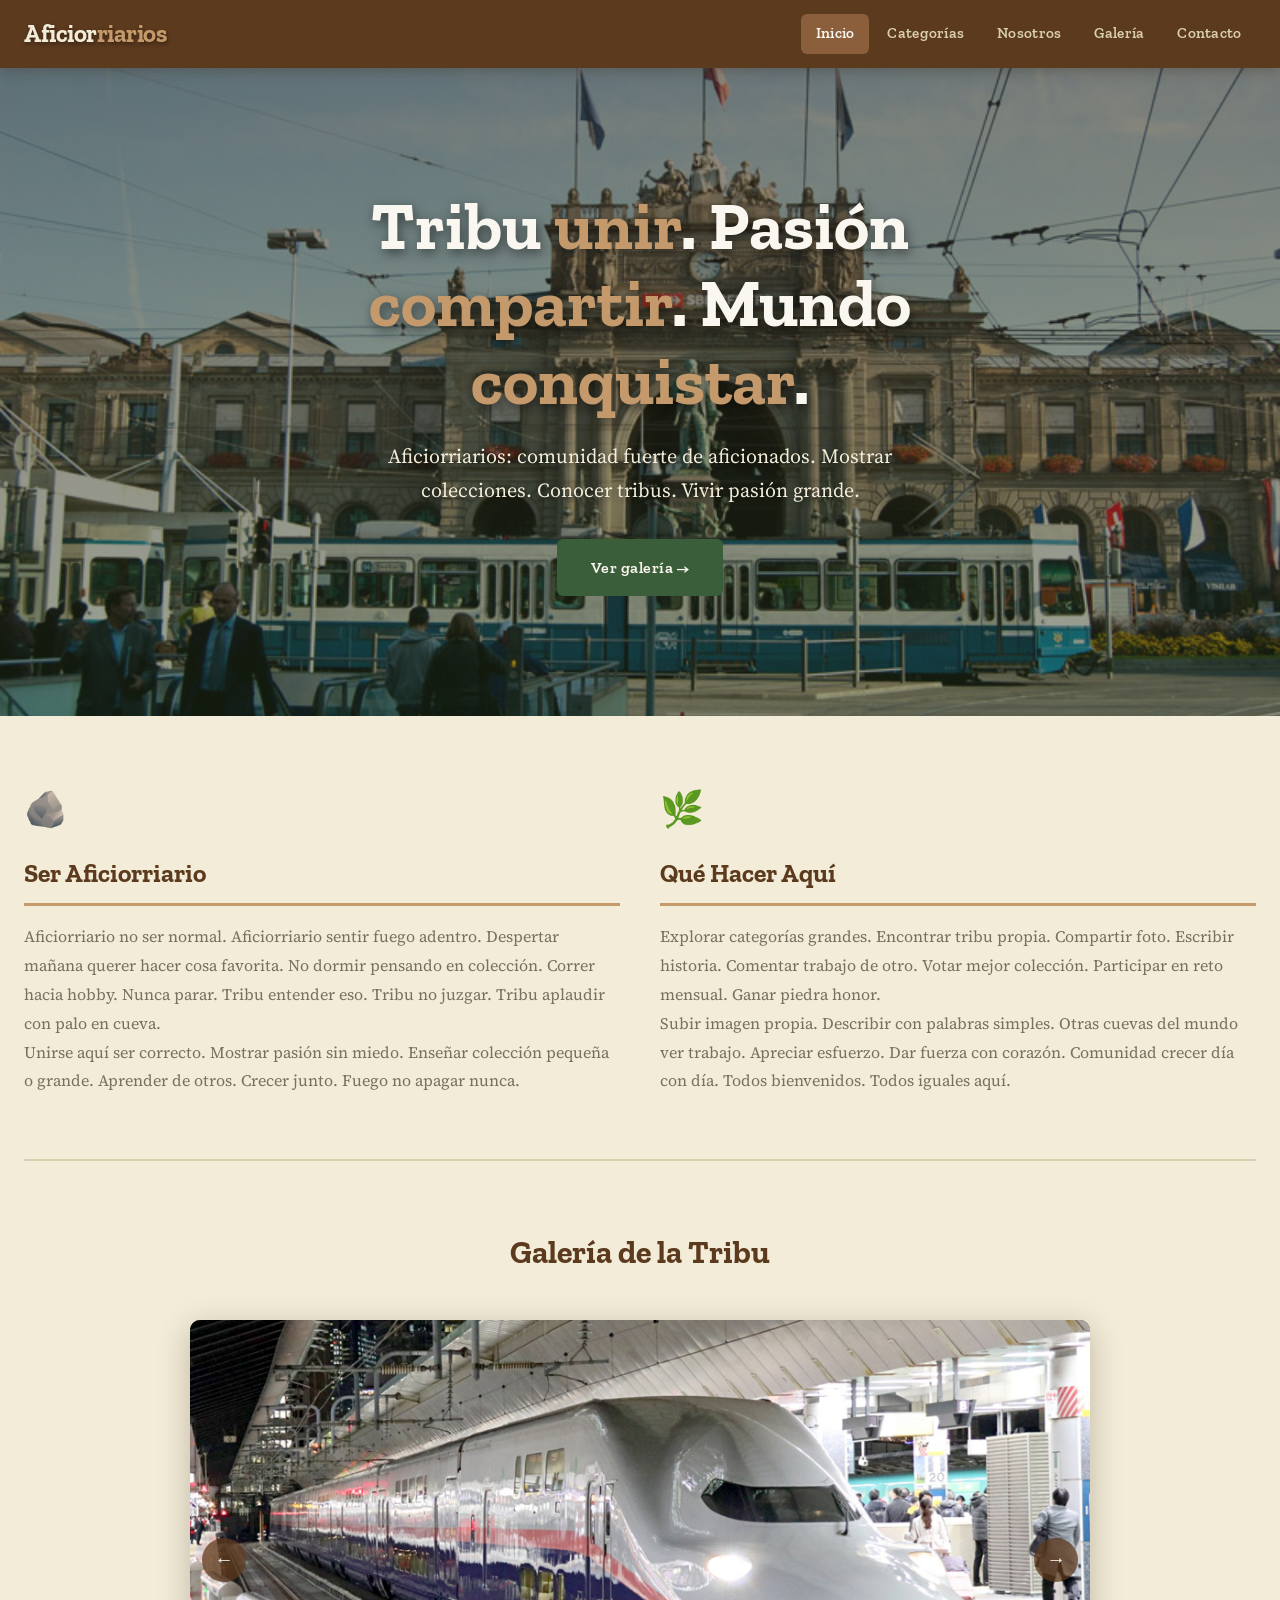
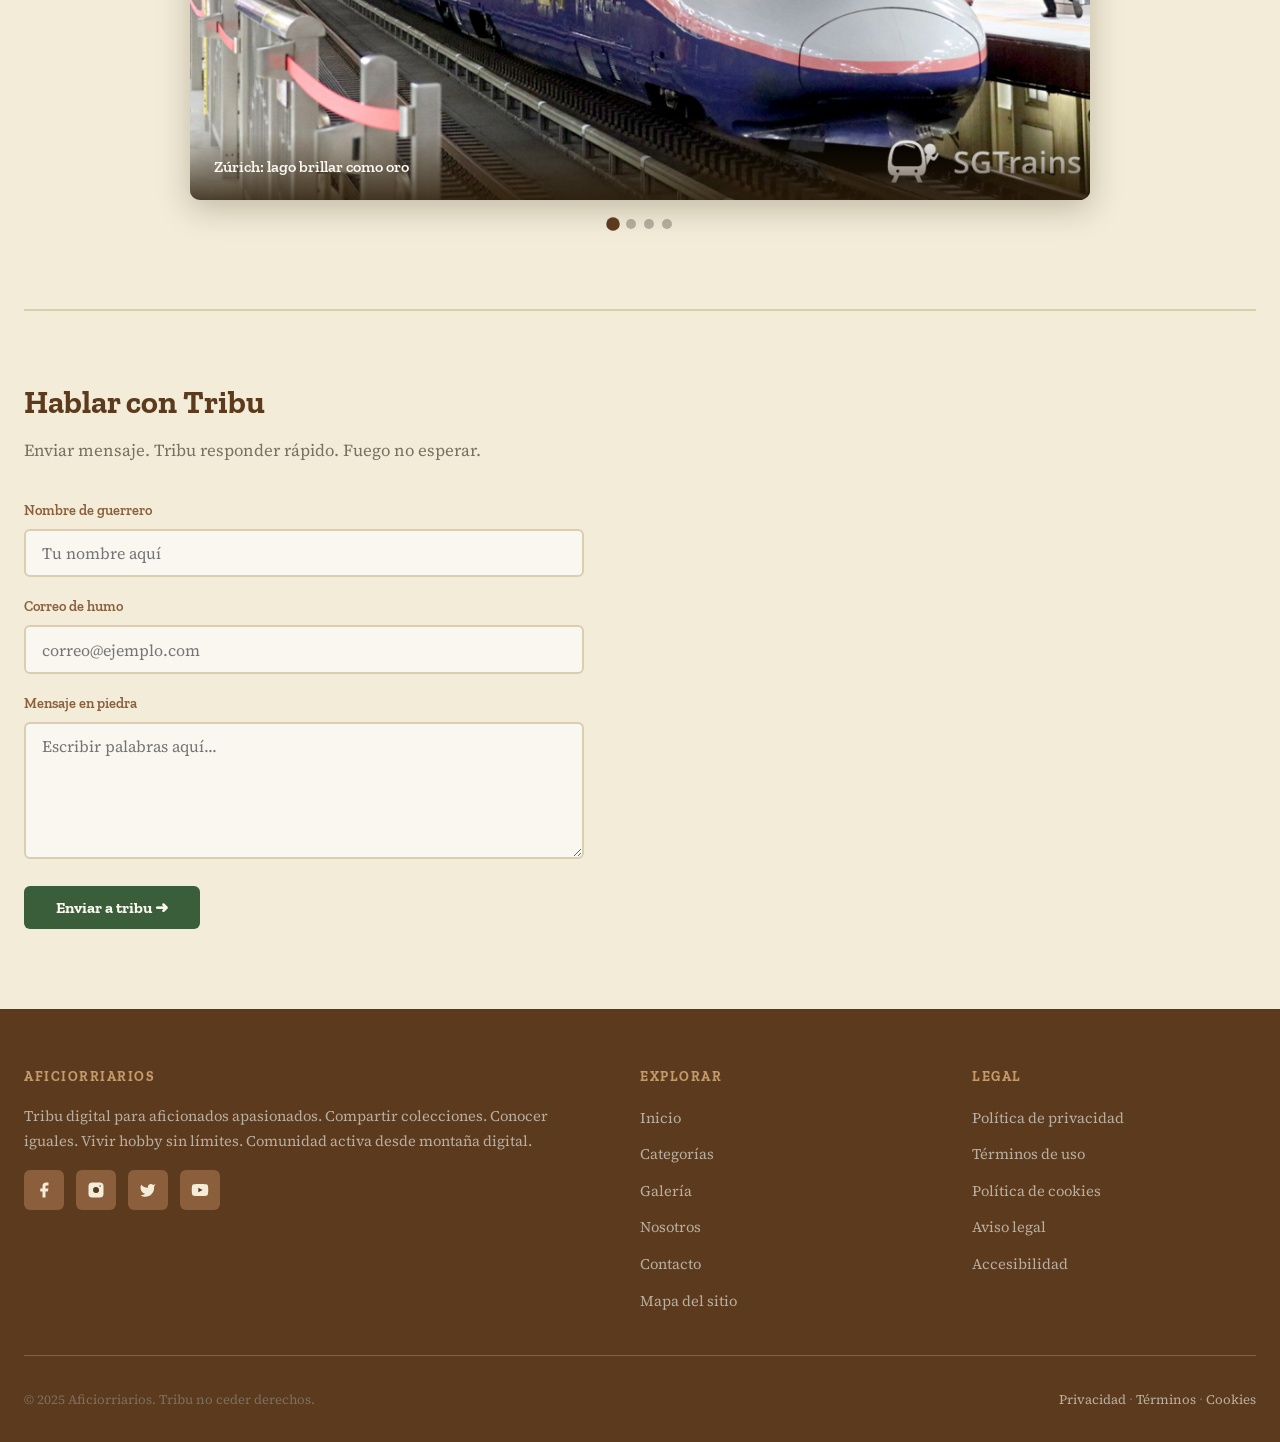
==== index.html @ bda72337 "Inicio de una pagina que necesito para progra IV Se utilizó claude para ello." ====
<!DOCTYPE html>
<html lang="es">
<head>
  <!-- Meta SEO cavernícola pero funcional -->
  <meta charset="UTF-8">
  <meta name="viewport" content="width=device-width, initial-scale=1.0">
  <meta name="description" content="Aficiorriarios: tribu de aficionados fuertes. Compartir pasiones. Ver galería. Unirse comunidad.">
  <meta name="keywords" content="aficionados, comunidad, galería, hobbies, tribu, aficiorriarios">
  <meta name="author" content="Aficiorriarios">
  <meta property="og:title" content="Aficiorriarios - Tribu de Apasionados">
  <meta property="og:description" content="Compartir pasiones. Ver galería. Unirse comunidad fuerte.">
  <meta property="og:type" content="website">
  <meta property="og:url" content="https://aficiorriarios.com">
  <title>Aficiorriarios - Tribu de Apasionados</title>

  <!-- Google Fonts: Zilla Slab (display robusto) + Source Serif 4 (cuerpo legible) -->
  <link rel="preconnect" href="https://fonts.googleapis.com">
  <link rel="preconnect" href="https://fonts.gstatic.com" crossorigin>
  <link href="https://fonts.googleapis.com/css2?family=Zilla+Slab:wght@400;600;700&family=Source+Serif+4:ital,wght@0,300;0,400;0,600;1,400&display=swap" rel="stylesheet">
  <link rel="stylesheet" href="estilos/style.css">
</head>
<body>
  <!-- ════════════════════════════════
       CABECERA: Barra navegación
       ════════════════════════════════ -->
  <header class="cabecera" role="banner">
    <div class="cab-interior">

      <!-- Logo -->
      <a href="/" class="logo" aria-label="Aficiorriarios - Ir al inicio">
        Aficior<span>riarios</span>
      </a>

      <!-- Navegación escritorio (aria-label obligatorio WCAG) -->
      <nav class="nav-escritorio" aria-label="Navegación principal">
        <ul class="nav-links" role="list">
          <li><a href="#inicio"      aria-current="page">Inicio</a></li>
          <li><a href="#categorias">Categorías</a></li>
          <li><a href="#nosotros">Nosotros</a></li>
          <li><a href="#galeria">Galería</a></li>
          <li><a href="#contacto">Contacto</a></li>
        </ul>
      </nav>

      <!-- Hamburguesa: solo visible en tablet/móvil -->
      <button
        class="btn-menu"
        id="btnMenu"
        aria-expanded="false"
        aria-controls="navMovil"
        aria-label="Abrir menú de navegación"
      >
        <span class="barra" aria-hidden="true"></span>
        <span class="barra" aria-hidden="true"></span>
        <span class="barra" aria-hidden="true"></span>
      </button>
    </div>

    <!-- Menú móvil desplegable -->
    <nav
      class="nav-movil"
      id="navMovil"
      aria-label="Menú móvil"
      aria-hidden="true"
    >
      <a href="#inicio"      tabindex="-1">Inicio</a>
      <a href="#categorias"  tabindex="-1">Categorías</a>
      <a href="#galeria"     tabindex="-1">Galería</a>
      <a href="#nosotros"    tabindex="-1">Nosotros</a>
      <a href="#contacto"    tabindex="-1">Contacto</a>
    </nav>
  </header>

  <!-- ════════════════════════════════
       HERO: H1 + imagen Zurich
       ════════════════════════════════ -->
  <section class="hero" id="inicio" aria-label="Portada principal">
    <div class="hero-contenido">
      <h1>Tribu <em>unir</em>. Pasión <em>compartir</em>. Mundo <em>conquistar</em>.</h1>
      <p>
        Aficiorriarios: comunidad fuerte de aficionados. Mostrar colecciones. Conocer tribus. Vivir pasión grande.
      </p>
      <a href="#galeria" class="hero-cta" aria-label="Ver galería de Aficiorriarios">
        Ver galería →
      </a>
    </div>
  </section>

  <!-- ════════════════════════════════
       MAIN: Contenido
       ════════════════════════════════ -->
  <main id="contenido-principal">

    <!-- Dos párrafos lado a lado (flex) -->
    <section class="dos-columnas" id="nosotros" aria-labelledby="titulo-nosotros">

      <article class="columna" data-icono="🪨" aria-labelledby="titulo-ser">
        <h2 id="titulo-ser">Ser Aficiorriario</h2>
        <p>
          Aficiorriario no ser normal. Aficiorriario sentir fuego adentro. Despertar mañana querer hacer cosa favorita. No dormir pensando en colección. Correr hacia hobby. Nunca parar. Tribu entender eso. Tribu no juzgar. Tribu aplaudir con palo en cueva.
        </p>
        <p>
          Unirse aquí ser correcto. Mostrar pasión sin miedo. Enseñar colección pequeña o grande. Aprender de otros. Crecer junto. Fuego no apagar nunca.
        </p>
      </article>

      <article class="columna" data-icono="🌿" aria-labelledby="titulo-hacer">
        <h2 id="titulo-hacer">Qué Hacer Aquí</h2>
        <p>
          Explorar categorías grandes. Encontrar tribu propia. Compartir foto. Escribir historia. Comentar trabajo de otro. Votar mejor colección. Participar en reto mensual. Ganar piedra honor.
        </p>
        <p>
          Subir imagen propia. Describir con palabras simples. Otras cuevas del mundo ver trabajo. Apreciar esfuerzo. Dar fuerza con corazón. Comunidad crecer día con día. Todos bienvenidos. Todos iguales aquí.
        </p>
      </article>
    </section>

    <!-- ════════════════════
         GALERÍA: Carrusel
         ════════════════════ -->
    <section class="galeria-seccion" id="galeria" aria-labelledby="titulo-galeria">
      <h2 id="titulo-galeria">Galería de la Tribu</h2>

      <!-- Carrusel accesible con role=region -->
      <div
        class="carrusel"
        role="region"
        aria-label="Carrusel de imágenes de la galería"
        aria-live="polite"
      >
        <!-- Pista deslizante: contiene slides -->
        <div class="carrusel-pista" id="carruselPista">

          <div class="slide" role="group" aria-label="Imagen 1 de 4">
            <!-- Imagen 1: usar imagen real o placeholder descriptivo -->
            <!-- <img
              src="https://picsum.photos/seed/zurich1/900/480"
              alt="Paisaje urbano de Zúrich con lago al fondo y montañas nevadas"
              loading="lazy"
            > -->
            <img src="imagenes/imagen1.jpg" alt="Un tren de alta velocidad en una estación en japon">
            <div class="slide-caption">Zúrich: lago brillar como oro</div>
          </div>

          <div class="slide" role="group" aria-label="Imagen 2 de 4">
            <!-- <img
              src="https://picsum.photos/seed/bosque2/900/480"
              alt="Bosque denso con rayos de luz entre árboles altos"
              loading="lazy"
            > -->
            <img src="imagenes/imagen2.jpg" alt="Tranvia moderno cruzando al lado de un parque boscozo">
            <div class="slide-caption">Bosque hablar en silencio</div>
          </div>

          <div class="slide" role="group" aria-label="Imagen 3 de 4">
            <!-- <img
              src="https://picsum.photos/seed/coleccion3/900/480"
              alt="Colección de objetos artesanales sobre mesa de madera"
              loading="lazy"
            > -->
            <img src="imagenes/imagen3.jpg" alt="Un tren de alta velocidad, pasando por los alpes suizos">
            <div class="slide-caption">Manos crear cosas hermosas</div>
          </div>

          <div class="slide" role="group" aria-label="Imagen 4 de 4">
            <!-- <img
              src="https://picsum.photos/seed/tribu4/900/480"
              alt="Grupo de personas reunidas celebrando afición compartida"
              loading="lazy"
            > -->
            <img src="imagenes/imagen4.jpg" alt="Dos trenes de alta velocidad en una estación">
            <div class="slide-caption">Tribu unida nunca vencer</div>
          </div>
        </div>

        <!-- Botones navegación manual -->
        <button class="carrusel-btn prev" id="btnPrev" aria-label="Imagen anterior">&#8592;</button>
        <button class="carrusel-btn next" id="btnNext" aria-label="Imagen siguiente">&#8594;</button>
      </div>

      <!-- Indicadores de slide activo -->
      <div class="carrusel-puntos" role="tablist" aria-label="Seleccionar imagen">
        <button class="punto activo" role="tab" aria-selected="true"  aria-label="Ver imagen 1" data-indice="0"></button>
        <button class="punto"        role="tab" aria-selected="false" aria-label="Ver imagen 2" data-indice="1"></button>
        <button class="punto"        role="tab" aria-selected="false" aria-label="Ver imagen 3" data-indice="2"></button>
        <button class="punto"        role="tab" aria-selected="false" aria-label="Ver imagen 4" data-indice="3"></button>
      </div>
    </section>

    <!-- ════════════════════
         CONTACTO
         ════════════════════ -->
    <section class="contacto-seccion" id="contacto" aria-labelledby="titulo-contacto">
      <h2 id="titulo-contacto">Hablar con Tribu</h2>
      <p>Enviar mensaje. Tribu responder rápido. Fuego no esperar.</p>

      <!-- Formulario: validación básica JS -->
      <form class="formulario" id="formContacto" novalidate aria-label="Formulario de contacto">

        <div class="campo" id="campoNombre">
          <label for="nombre">Nombre de guerrero</label>
          <input
            type="text"
            id="nombre"
            name="nombre"
            placeholder="Tu nombre aquí"
            aria-required="true"
            autocomplete="name"
          >
          <span class="error" role="alert">Escribir nombre. Obligatorio.</span>
        </div>

        <div class="campo" id="campoEmail">
          <label for="email">Correo de humo</label>
          <input
            type="email"
            id="email"
            name="email"
            placeholder="correo@ejemplo.com"
            aria-required="true"
            autocomplete="email"
          >
          <span class="error" role="alert">Correo no válido. Revisar.</span>
        </div>

        <div class="campo" id="campoMensaje">
          <label for="mensaje">Mensaje en piedra</label>
          <textarea
            id="mensaje"
            name="mensaje"
            placeholder="Escribir palabras aquí..."
            aria-required="true"
            rows="5"
          ></textarea>
          <span class="error" role="alert">Escribenos un mensaje de cual es ti lista de mejores trenes...<span>
        </div>

        <button type="submit" class="btn-enviar">Enviar a tribu ➜</button>
        <div class="form-exito" id="formExito" role="status" aria-live="polite">
          🪨 Mensaje llegar. Tribu responder pronto.
        </div>
      </form>
    </section>

  </main>

  <!-- ════════════════════════════════
       FOOTER
       ════════════════════════════════ -->
  <footer class="footer" role="contentinfo">
    <div class="footer-interior">

      <!-- Columna: Sobre nosotros + redes -->
      <div class="footer-about">
        <h3>Aficiorriarios</h3>
        <p>
          Tribu digital para aficionados apasionados. Compartir colecciones. Conocer iguales. Vivir hobby sin límites. Comunidad activa desde montaña digital.
        </p>
        <!-- Redes sociales con SVG accesibles -->
        <div class="redes" role="list" aria-label="Redes sociales">

          <a href="#" class="red-link" role="listitem" aria-label="Seguir en Facebook">
            <!-- Icono Facebook SVG inline -->
            <svg viewBox="0 0 24 24" aria-hidden="true"><path d="M18 2h-3a5 5 0 00-5 5v3H7v4h3v8h4v-8h3l1-4h-4V7a1 1 0 011-1h3z"/></svg>
          </a>

          <a href="#" class="red-link" role="listitem" aria-label="Seguir en Instagram">
            <svg viewBox="0 0 24 24" aria-hidden="true"><rect x="2" y="2" width="20" height="20" rx="5" ry="5"/><path d="M16 11.37A4 4 0 1112.63 8 4 4 0 0116 11.37z" fill="var(--marrón)"/><line x1="17.5" y1="6.5" x2="17.51" y2="6.5" stroke="var(--marrón)" stroke-width="2" stroke-linecap="round"/></svg>
          </a>

          <a href="#" class="red-link" role="listitem" aria-label="Seguir en X (Twitter)">
            <svg viewBox="0 0 24 24" aria-hidden="true"><path d="M22 4s-.7 2.1-2 3.4c1.6 10-9.4 17.3-18 11.6 2.2.1 4.4-.6 6-2C3 15.5.5 9.6 3 5c2.2 2.6 5.6 4.1 9 4-.9-4.2 4-6.6 7-3.8 1.1 0 3-1.2 3-1.2z"/></svg>
          </a>

          <a href="#" class="red-link" role="listitem" aria-label="Seguir en YouTube">
            <svg viewBox="0 0 24 24" aria-hidden="true"><path d="M22.54 6.42a2.78 2.78 0 00-1.95-1.96C18.88 4 12 4 12 4s-6.88 0-8.59.46a2.78 2.78 0 00-1.95 1.96A29 29 0 001 12a29 29 0 00.46 5.58A2.78 2.78 0 003.41 19.6C5.12 20 12 20 12 20s6.88 0 8.59-.46a2.78 2.78 0 001.95-1.95A29 29 0 0023 12a29 29 0 00-.46-5.58z"/><polygon points="9.75 15.02 15.5 12 9.75 8.98 9.75 15.02" fill="var(--marrón)"/></svg>
          </a>
        </div>
      </div>

      <!-- Columna: Links de navegación -->
      <nav aria-label="Navegación del pie de página">
        <h3>Explorar</h3>
        <ul class="footer-links" role="list">
          <li><a href="#inicio">Inicio</a></li>
          <li><a href="#categorias">Categorías</a></li>
          <li><a href="#galeria">Galería</a></li>
          <li><a href="#nosotros">Nosotros</a></li>
          <li><a href="#contacto">Contacto</a></li>
          <li><a href="#mapa">Mapa del sitio</a></li>
        </ul>
      </nav>

      <!-- Columna: Legales -->
      <div>
        <h3>Legal</h3>
        <ul class="footer-links" role="list">
          <li><a href="#">Política de privacidad</a></li>
          <li><a href="#">Términos de uso</a></li>
          <li><a href="#">Política de cookies</a></li>
          <li><a href="#">Aviso legal</a></li>
          <li><a href="#">Accesibilidad</a></li>
        </ul>
      </div>
    </div>

    <!-- Copyright -->
    <div class="footer-copy">
      <span>&copy; 2025 Aficiorriarios. Tribu no ceder derechos.</span>
      <span>
        <a href="#">Privacidad</a> · <a href="#">Términos</a> · <a href="#">Cookies</a>
      </span>
    </div>
  </footer>

  <!-- ════════════════════════════════
       JAVASCRIPT: Carrusel + Menú + Form
       ════════════════════════════════ -->
  <script src="funciones/script.js"></script>

</body>
</html>
---- estilos/style.css ----
/* ═══════════════════════════════════════
VARIABLES: Paleta natural cavernícola
═══════════════════════════════════════ */
:root {
--marrón:       #5C3A1E;
--marrón-claro: #8B5E3C;
--marrón-piel:  #C49A6C;
--verde:        #3B5E3A;
--verde-claro:  #6B8F4E;
--beige:        #F2ECD8;
--beige-oscuro: #D9CEAE;
--piedra:       #7A7060;
--piedra-clara: #B8AFA0;
--texto:        #2A1F0E;
--blanco-hueso: #FAF7F0;
--sombra:       rgba(44, 28, 8, 0.25);

--fuente-display: 'Zilla Slab', Georgia, serif;
--fuente-cuerpo:  'Source Serif 4', Georgia, serif;

--radio:   6px;
--trans:   0.35s ease;
--ancho:   1280px;
}

/* ═══════════════════════════════════════
RESET y BASE
═══════════════════════════════════════ */
*, *::before, *::after {
box-sizing: border-box;
margin: 0;
padding: 0;
}

html {
scroll-behavior: smooth;
}

body {
font-family: var(--fuente-cuerpo);
font-size: 1.05rem;
color: var(--texto);
background: var(--beige);
line-height: 1.7;
}

/* Foco visible para teclado (WCAG AA) */
:focus-visible {
outline: 3px solid var(--verde);
outline-offset: 3px;
border-radius: var(--radio);
}

img {
display: block;
max-width: 100%;
height: auto;
}

a {
color: inherit;
text-decoration: none;
}

/* ═══════════════════════════════════════
CABECERA + NAVEGACIÓN
═══════════════════════════════════════ */
.cabecera {
position: sticky;
top: 0;
z-index: 100;
background: var(--marrón);
box-shadow: 0 3px 12px var(--sombra);
}

.cab-interior {
max-width: var(--ancho);
margin: 0 auto;
padding: 0 1.5rem;
display: flex;
align-items: center;
justify-content: space-between;
height: 68px;
}

/* Logo cavernícola: texto tallado en madera */
.logo {
font-family: var(--fuente-display);
font-size: 1.55rem;
font-weight: 700;
color: var(--beige);
letter-spacing: -0.5px;
text-shadow: 1px 2px 4px rgba(0,0,0,0.4);
}

.logo span {
color: var(--marrón-piel);
}

/* Navegación escritorio */
.nav-links {
display: flex;
list-style: none;
gap: 0.25rem;
}

.nav-links a {
display: block;
padding: 0.45rem 0.9rem;
font-family: var(--fuente-display);
font-size: 0.95rem;
font-weight: 600;
color: var(--beige-oscuro);
border-radius: var(--radio);
letter-spacing: 0.3px;
transition: background var(--trans), color var(--trans);
}

.nav-links a:hover,
.nav-links a[aria-current="page"] {
background: var(--marrón-claro);
color: var(--blanco-hueso);
}

/* Botón hamburguesa (oculto en escritorio) */
.btn-menu {
display: none;
flex-direction: column;
justify-content: center;
gap: 5px;
width: 44px;
height: 44px;
padding: 8px;
background: none;
border: 2px solid var(--marrón-piel);
border-radius: var(--radio);
cursor: pointer;
}

.btn-menu .barra {
display: block;
width: 100%;
height: 2px;
background: var(--beige);
border-radius: 2px;
transition: transform 0.4s ease, opacity 0.3s ease;
transform-origin: center;
}

/* Animación X al abrir menú */
.btn-menu[aria-expanded="true"] .barra:nth-child(1) {
transform: translateY(7px) rotate(45deg);
}
.btn-menu[aria-expanded="true"] .barra:nth-child(2) {
opacity: 0;
transform: scaleX(0);
}
.btn-menu[aria-expanded="true"] .barra:nth-child(3) {
transform: translateY(-7px) rotate(-45deg);
}

/* Menú móvil desplegable */
.nav-movil {
display: none;
flex-direction: column;
background: var(--marrón);
padding: 0;
max-height: 0;
overflow: hidden;
transition: max-height 0.45s ease, padding 0.35s ease;
}

.nav-movil.abierto {
max-height: 400px;
padding: 0.75rem 0 1rem;
}

.nav-movil a {
display: block;
padding: 0.7rem 1.75rem;
font-family: var(--fuente-display);
font-size: 1rem;
font-weight: 600;
color: var(--beige-oscuro);
border-left: 3px solid transparent;
transition: border-color var(--trans), color var(--trans), background var(--trans);
}

.nav-movil a:hover {
background: var(--marrón-claro);
color: var(--blanco-hueso);
border-left-color: var(--marrón-piel);
}

/* ═══════════════════════════════════════
HERO: H1 + imagen Zurich
═══════════════════════════════════════ */
.hero {
position: relative;
min-height: 72vh;
display: flex;
align-items: center;
justify-content: center;
text-align: center;
padding: 4rem 1.5rem;
overflow: hidden;

/* Imagen de fondo Zurich */
background:
    linear-gradient(to bottom, rgba(44,28,8,0.55) 0%, rgba(30,50,20,0.45) 100%),
    url('../imagenes/zurich_HB.jpg') center / cover no-repeat;
}

/* Textura granulada encima del hero */
.hero::after {
content: '';
position: absolute;
inset: 0;
background-image: url("data:image/svg+xml,%3Csvg xmlns='http://www.w3.org/2000/svg' width='200' height='200'%3E%3Cfilter id='n'%3E%3CfeTurbulence type='fractalNoise' baseFrequency='0.75' numOctaves='4' stitchTiles='stitch'/%3E%3C/filter%3E%3Crect width='200' height='200' filter='url(%23n)' opacity='0.04'/%3E%3C/svg%3E");
pointer-events: none;
}

.hero-contenido {
position: relative;
z-index: 1;
max-width: 820px;
}

.hero h1 {
font-family: var(--fuente-display);
font-size: clamp(2.2rem, 6vw, 4.2rem);
font-weight: 700;
color: var(--blanco-hueso);
line-height: 1.15;
text-shadow: 2px 4px 12px rgba(0,0,0,0.5);
margin-bottom: 1.2rem;
}

.hero h1 em {
font-style: normal;
color: var(--marrón-piel);
}

.hero p {
font-size: clamp(1rem, 2.2vw, 1.25rem);
color: var(--beige);
max-width: 560px;
margin: 0 auto 2rem;
text-shadow: 1px 2px 6px rgba(0,0,0,0.4);
}

.hero-cta {
display: inline-block;
padding: 0.8rem 2rem;
background: var(--verde);
color: var(--blanco-hueso);
font-family: var(--fuente-display);
font-size: 1rem;
font-weight: 600;
border-radius: var(--radio);
letter-spacing: 0.5px;
border: 2px solid transparent;
transition: background var(--trans), border-color var(--trans), transform 0.2s;
}

.hero-cta:hover {
background: var(--verde-claro);
transform: translateY(-2px);
}

/* ═══════════════════════════════════════
MAIN: Contenido principal
═══════════════════════════════════════ */
main {
max-width: var(--ancho);
margin: 0 auto;
padding: 0 1.5rem;
}

/* Sección párrafos lado a lado (flex) */
.dos-columnas {
display: flex;
gap: 2.5rem;
padding: 4rem 0;
border-bottom: 2px solid var(--beige-oscuro);
}

.columna {
flex: 1;
}

.columna h2 {
font-family: var(--fuente-display);
font-size: 1.6rem;
font-weight: 700;
color: var(--marrón);
margin-bottom: 1rem;
padding-bottom: 0.5rem;
border-bottom: 3px solid var(--marrón-piel);
}

.columna p {
color: var(--piedra);
font-size: 1rem;
line-height: 1.8;
}

/* Icono decorativo cavernícola */
.columna::before {
content: attr(data-icono);
display: block;
font-size: 2.2rem;
margin-bottom: 0.75rem;
}

/* ═══════════════════════════════════════
GALERÍA: Carrusel automático
═══════════════════════════════════════ */
.galeria-seccion {
padding: 4rem 0 5rem;
}

.galeria-seccion h2 {
font-family: var(--fuente-display);
font-size: 2rem;
font-weight: 700;
color: var(--marrón);
text-align: center;
margin-bottom: 2.5rem;
}

/* Contenedor carrusel */
.carrusel {
position: relative;
max-width: 900px;
margin: 0 auto;
border-radius: 10px;
overflow: hidden;
box-shadow: 0 8px 32px var(--sombra);
background: var(--marrón);
}

/* Lista de slides */
.carrusel-pista {
display: flex;
transition: transform 0.65s cubic-bezier(0.4, 0, 0.2, 1);
}

.slide {
min-width: 100%;
position: relative;
}

.slide img {
width: 100%;
height: 480px;
object-fit: cover;
display: block;
}

/* Caption del slide */
.slide-caption {
position: absolute;
bottom: 0;
left: 0;
right: 0;
padding: 1.2rem 1.5rem;
background: linear-gradient(transparent, rgba(44,28,8,0.82));
color: var(--blanco-hueso);
font-family: var(--fuente-display);
font-size: 1rem;
font-weight: 600;
}

/* Botones prev/next */
.carrusel-btn {
position: absolute;
top: 50%;
transform: translateY(-50%);
z-index: 10;
width: 44px;
height: 44px;
background: rgba(92,58,30,0.75);
border: none;
border-radius: 50%;
color: var(--blanco-hueso);
font-size: 1.2rem;
cursor: pointer;
display: flex;
align-items: center;
justify-content: center;
transition: background var(--trans), transform 0.2s;
}

.carrusel-btn:hover { background: var(--marrón); transform: translateY(-50%) scale(1.1); }
.carrusel-btn.prev { left: 12px; }
.carrusel-btn.next { right: 12px; }

/* Indicadores puntos */
.carrusel-puntos {
display: flex;
justify-content: center;
gap: 8px;
margin-top: 1.2rem;
}

.punto {
width: 10px;
height: 10px;
background: var(--piedra-clara);
border-radius: 50%;
border: none;
cursor: pointer;
transition: background var(--trans), transform 0.2s;
}

.punto.activo {
background: var(--marrón);
transform: scale(1.35);
}

/* ═══════════════════════════════════════
FORMULARIO CONTACTO (bajo galería)
═══════════════════════════════════════ */
.contacto-seccion {
padding: 4rem 0 5rem;
border-top: 2px solid var(--beige-oscuro);
}

.contacto-seccion h2 {
font-family: var(--fuente-display);
font-size: 2rem;
font-weight: 700;
color: var(--marrón);
margin-bottom: 0.5rem;
}

.contacto-seccion > p {
color: var(--piedra);
margin-bottom: 2rem;
}

.formulario {
max-width: 560px;
display: flex;
flex-direction: column;
gap: 1.1rem;
}

.campo label {
display: block;
font-family: var(--fuente-display);
font-size: 0.9rem;
font-weight: 600;
color: var(--marrón-claro);
margin-bottom: 0.4rem;
}

.campo input,
.campo textarea {
width: 100%;
padding: 0.7rem 1rem;
font-family: var(--fuente-cuerpo);
font-size: 1rem;
color: var(--texto);
background: var(--blanco-hueso);
border: 2px solid var(--beige-oscuro);
border-radius: var(--radio);
transition: border-color var(--trans);
}

.campo input:focus,
.campo textarea:focus {
border-color: var(--verde);
outline: none;
}

/* Error de validación */
.campo .error {
display: none;
font-size: 0.82rem;
color: #8B2200;
margin-top: 0.35rem;
}

.campo.invalido .error { display: block; }
.campo.invalido input,
.campo.invalido textarea {
border-color: #8B2200;
}

.campo textarea { resize: vertical; min-height: 120px; }

.btn-enviar {
align-self: flex-start;
padding: 0.75rem 2rem;
background: var(--verde);
color: var(--blanco-hueso);
font-family: var(--fuente-display);
font-size: 1rem;
font-weight: 700;
border: none;
border-radius: var(--radio);
cursor: pointer;
transition: background var(--trans), transform 0.2s;
}

.btn-enviar:hover { background: var(--verde-claro); transform: translateY(-2px); }

.form-exito {
display: none;
padding: 1rem 1.5rem;
background: #DFF2D8;
border: 2px solid var(--verde-claro);
border-radius: var(--radio);
color: var(--verde);
font-family: var(--fuente-display);
font-weight: 600;
}

/* ═══════════════════════════════════════
FOOTER
═══════════════════════════════════════ */
.footer {
background: var(--marrón);
color: var(--beige-oscuro);
padding: 3.5rem 1.5rem 2rem;
}

.footer-interior {
max-width: var(--ancho);
margin: 0 auto;
display: grid;
grid-template-columns: 2fr 1fr 1fr;
gap: 3rem;
padding-bottom: 2.5rem;
border-bottom: 1px solid var(--marrón-claro);
}

.footer h3 {
font-family: var(--fuente-display);
font-size: 0.85rem;
font-weight: 700;
color: var(--marrón-piel);
letter-spacing: 1.5px;
text-transform: uppercase;
margin-bottom: 1rem;
}

.footer p {
font-size: 0.92rem;
line-height: 1.7;
color: var(--piedra-clara);
}

/* Links del footer */
.footer-links {
list-style: none;
display: flex;
flex-direction: column;
gap: 0.5rem;
}

.footer-links a {
font-size: 0.92rem;
color: var(--piedra-clara);
transition: color var(--trans);
}

.footer-links a:hover { color: var(--beige); }

/* Redes sociales: iconos SVG inline */
.redes {
display: flex;
gap: 0.75rem;
margin-top: 1rem;
flex-wrap: wrap;
}

.red-link {
display: flex;
align-items: center;
justify-content: center;
width: 40px;
height: 40px;
background: var(--marrón-claro);
border-radius: var(--radio);
color: var(--beige);
transition: background var(--trans), transform 0.2s;
}

.red-link:hover {
background: var(--verde);
transform: translateY(-3px);
}

.red-link svg {
width: 18px;
height: 18px;
fill: currentColor;
}

/* Copyright */
.footer-copy {
max-width: var(--ancho);
margin: 2rem auto 0;
display: flex;
align-items: center;
justify-content: space-between;
font-size: 0.82rem;
color: var(--piedra);
flex-wrap: wrap;
gap: 0.5rem;
}

.footer-copy a {
color: var(--piedra-clara);
transition: color var(--trans);
}

.footer-copy a:hover { color: var(--beige); }

/* ═══════════════════════════════════════
MEDIA QUERY 1: Móvil pequeño ≤479px
═══════════════════════════════════════ */
@media (max-width: 479px) {
/* Apilar columnas */
.dos-columnas {
    flex-direction: column;
    gap: 2rem;
    padding: 2.5rem 0;
}

/* Fuentes menores */
.hero h1 { font-size: 1.9rem; }
.hero p   { font-size: 0.95rem; }

.slide img { height: 240px; }

.footer-interior {
    grid-template-columns: 1fr;
    gap: 2rem;
}

.footer-copy {
    flex-direction: column;
    text-align: center;
}

.galeria-seccion h2,
.contacto-seccion h2 { font-size: 1.5rem; }
}

/* ═══════════════════════════════════════
MEDIA QUERY 2: Tablet ≤779px
Menú hamburguesa activo aquí
═══════════════════════════════════════ */
@media (max-width: 779px) {
/* Ocultar nav escritorio, mostrar hamburguesa */
.nav-escritorio { display: none; }
.btn-menu       { display: flex; }
.nav-movil      { display: flex; }

/* Reducir padding hero */
.hero { min-height: 55vh; padding: 3rem 1.25rem; }

/* Columnas apiladas en tablet */
.dos-columnas {
    flex-direction: column;
    gap: 1.75rem;
    padding: 3rem 0;
}

.footer-interior {
    grid-template-columns: 1fr 1fr;
    gap: 2rem;
}

/* Footer legales ocupa ancho completo */
.footer-about { grid-column: 1 / -1; }

.slide img { height: 340px; }

main { padding: 0 1rem; }
}

/* ═══════════════════════════════════════
MEDIA QUERY 3: Escritorio grande ≥1301px
Contenedor centrado, ancho máximo fijo
═══════════════════════════════════════ */
@media (min-width: 1301px) {
.cab-interior,
main,
.footer-interior,
.footer-copy {
    max-width: var(--ancho);
    margin-left: auto;
    margin-right: auto;
}

.hero h1 { font-size: 4.5rem; }
.dos-columnas { gap: 4rem; }

.slide img { height: 540px; }

body { font-size: 1.08rem; }
}
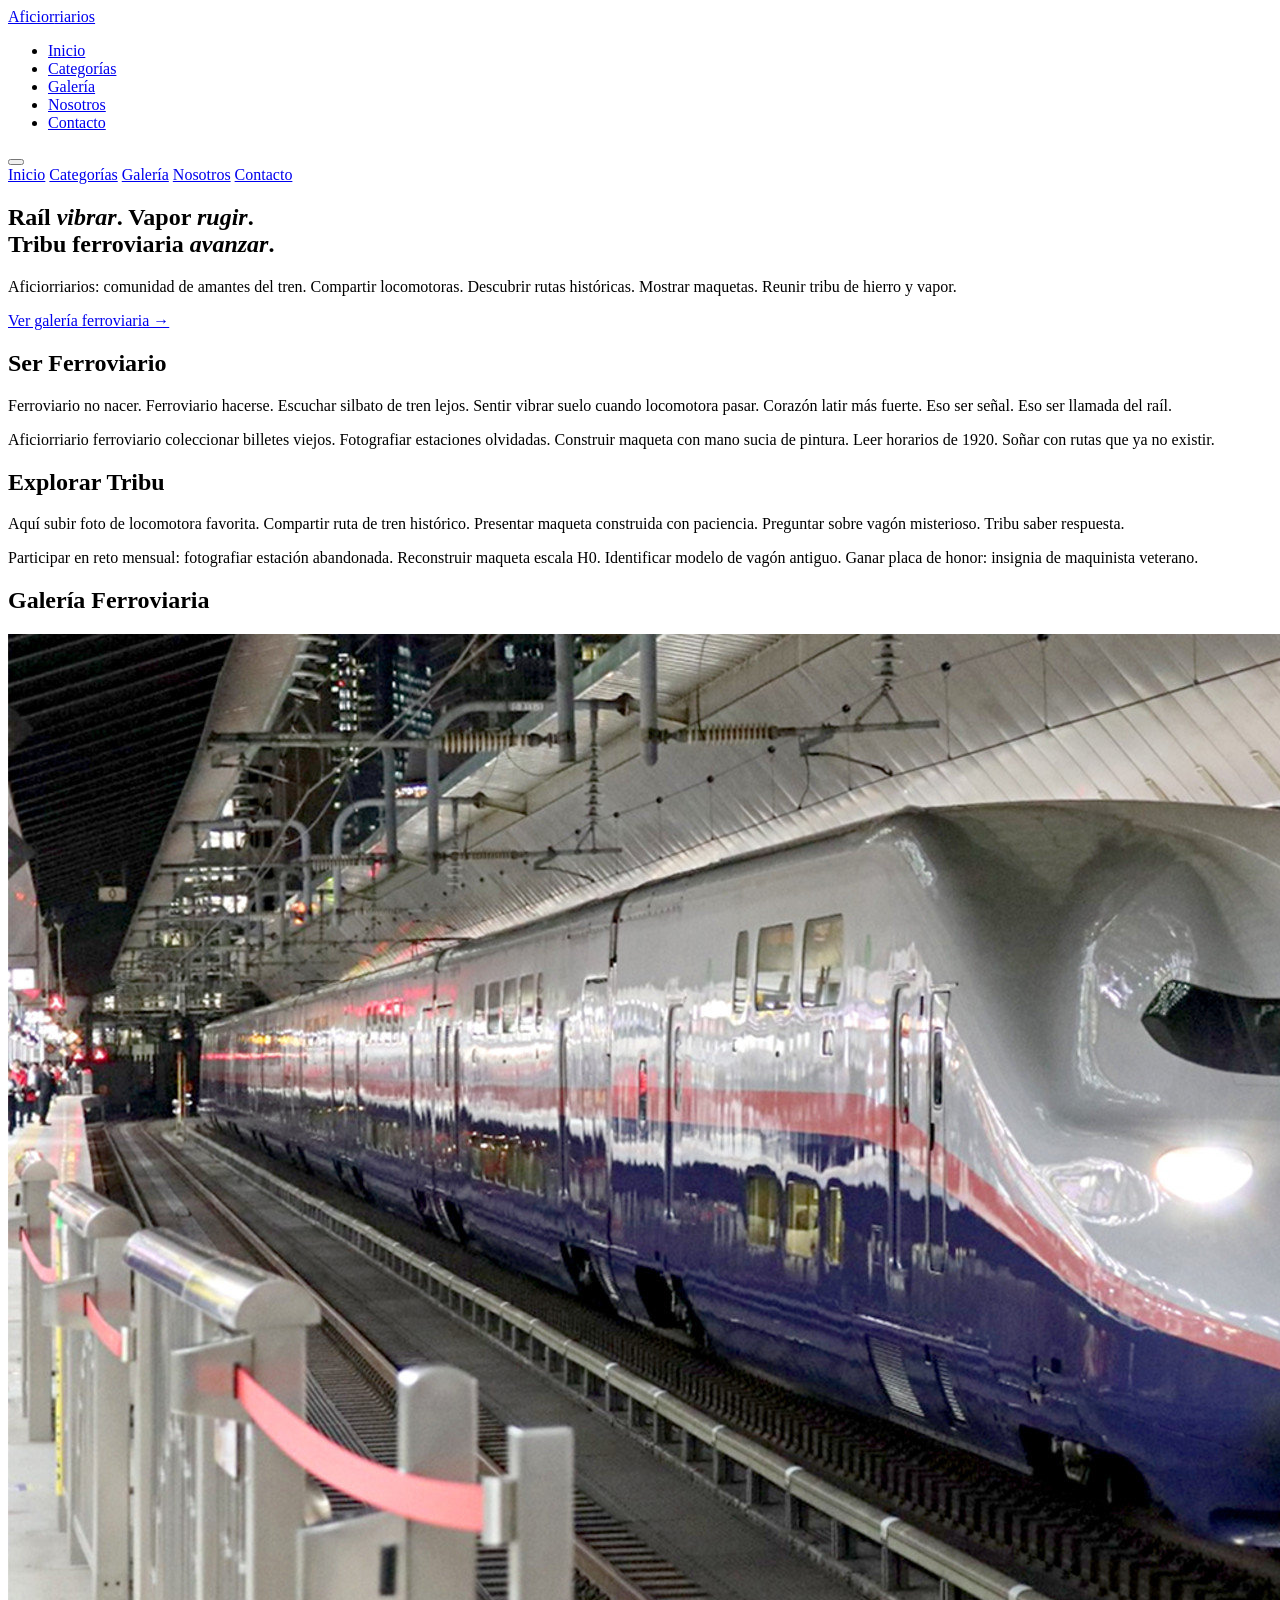
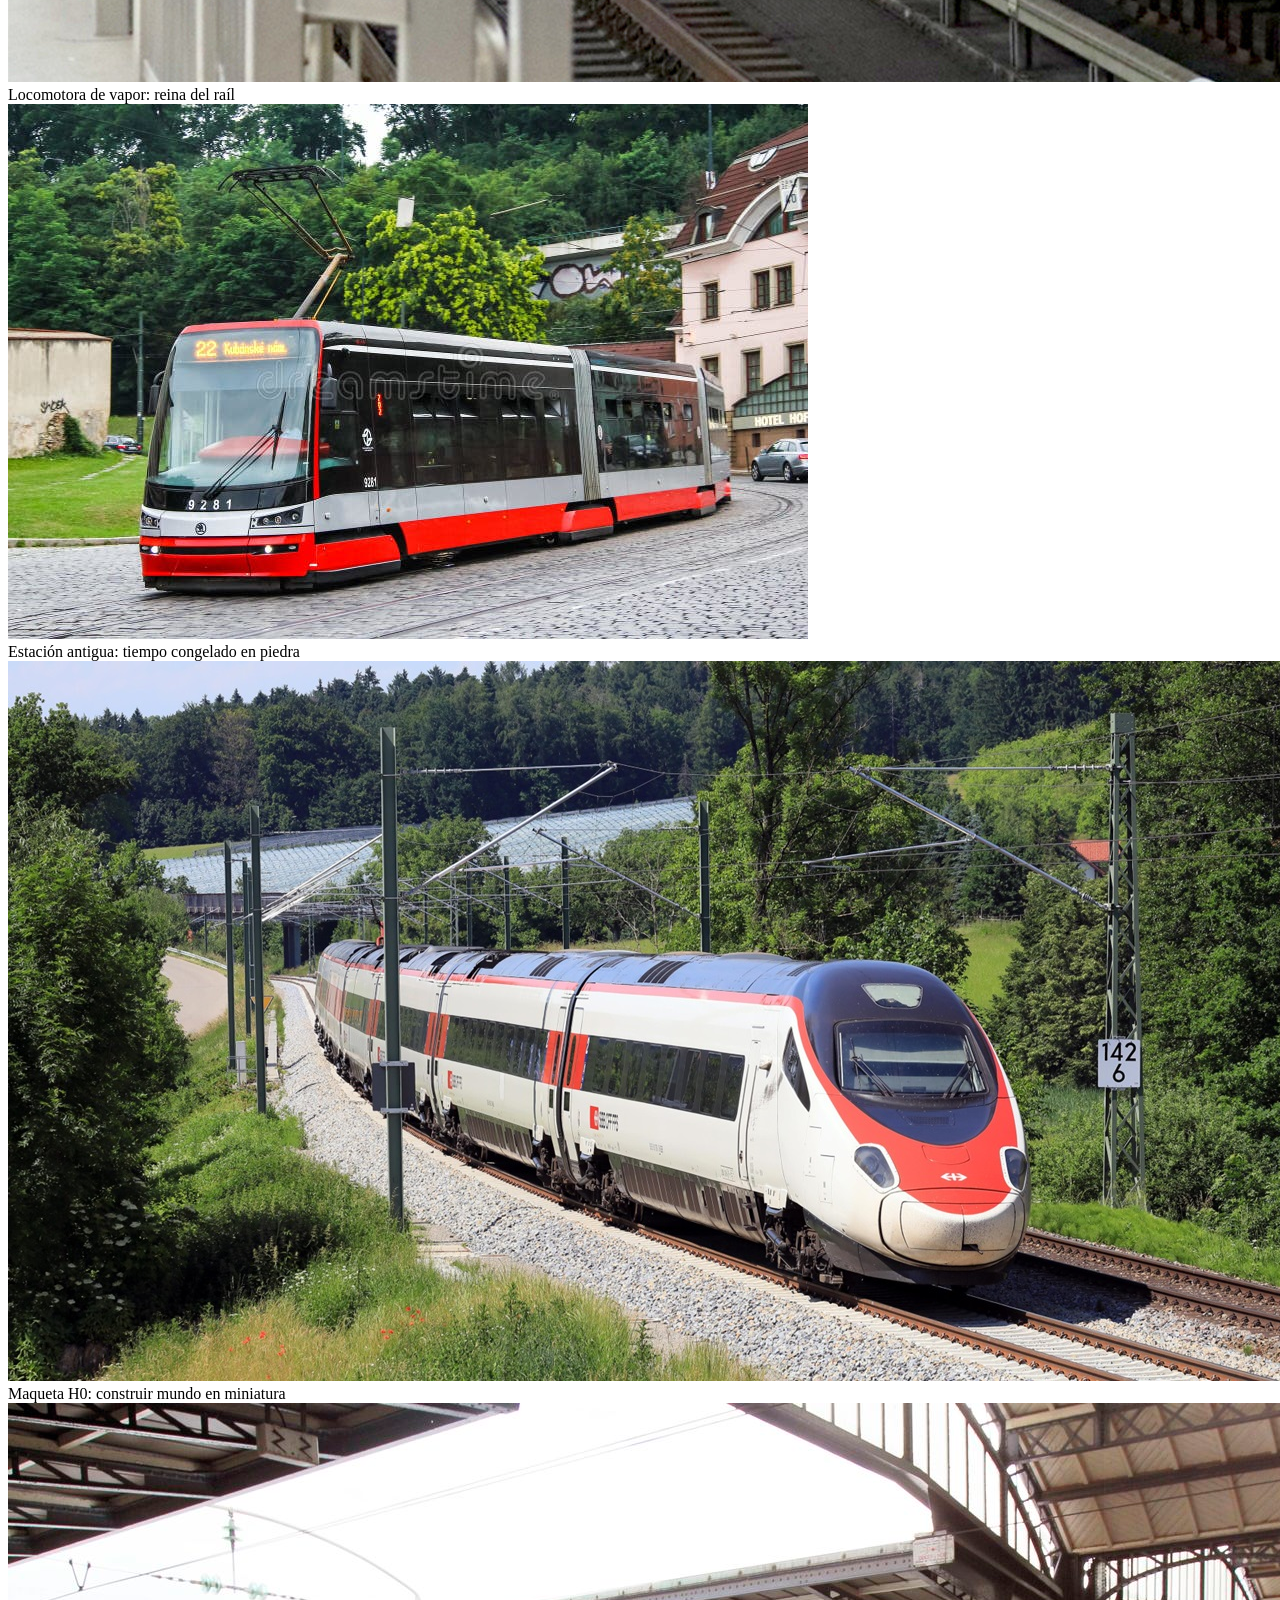
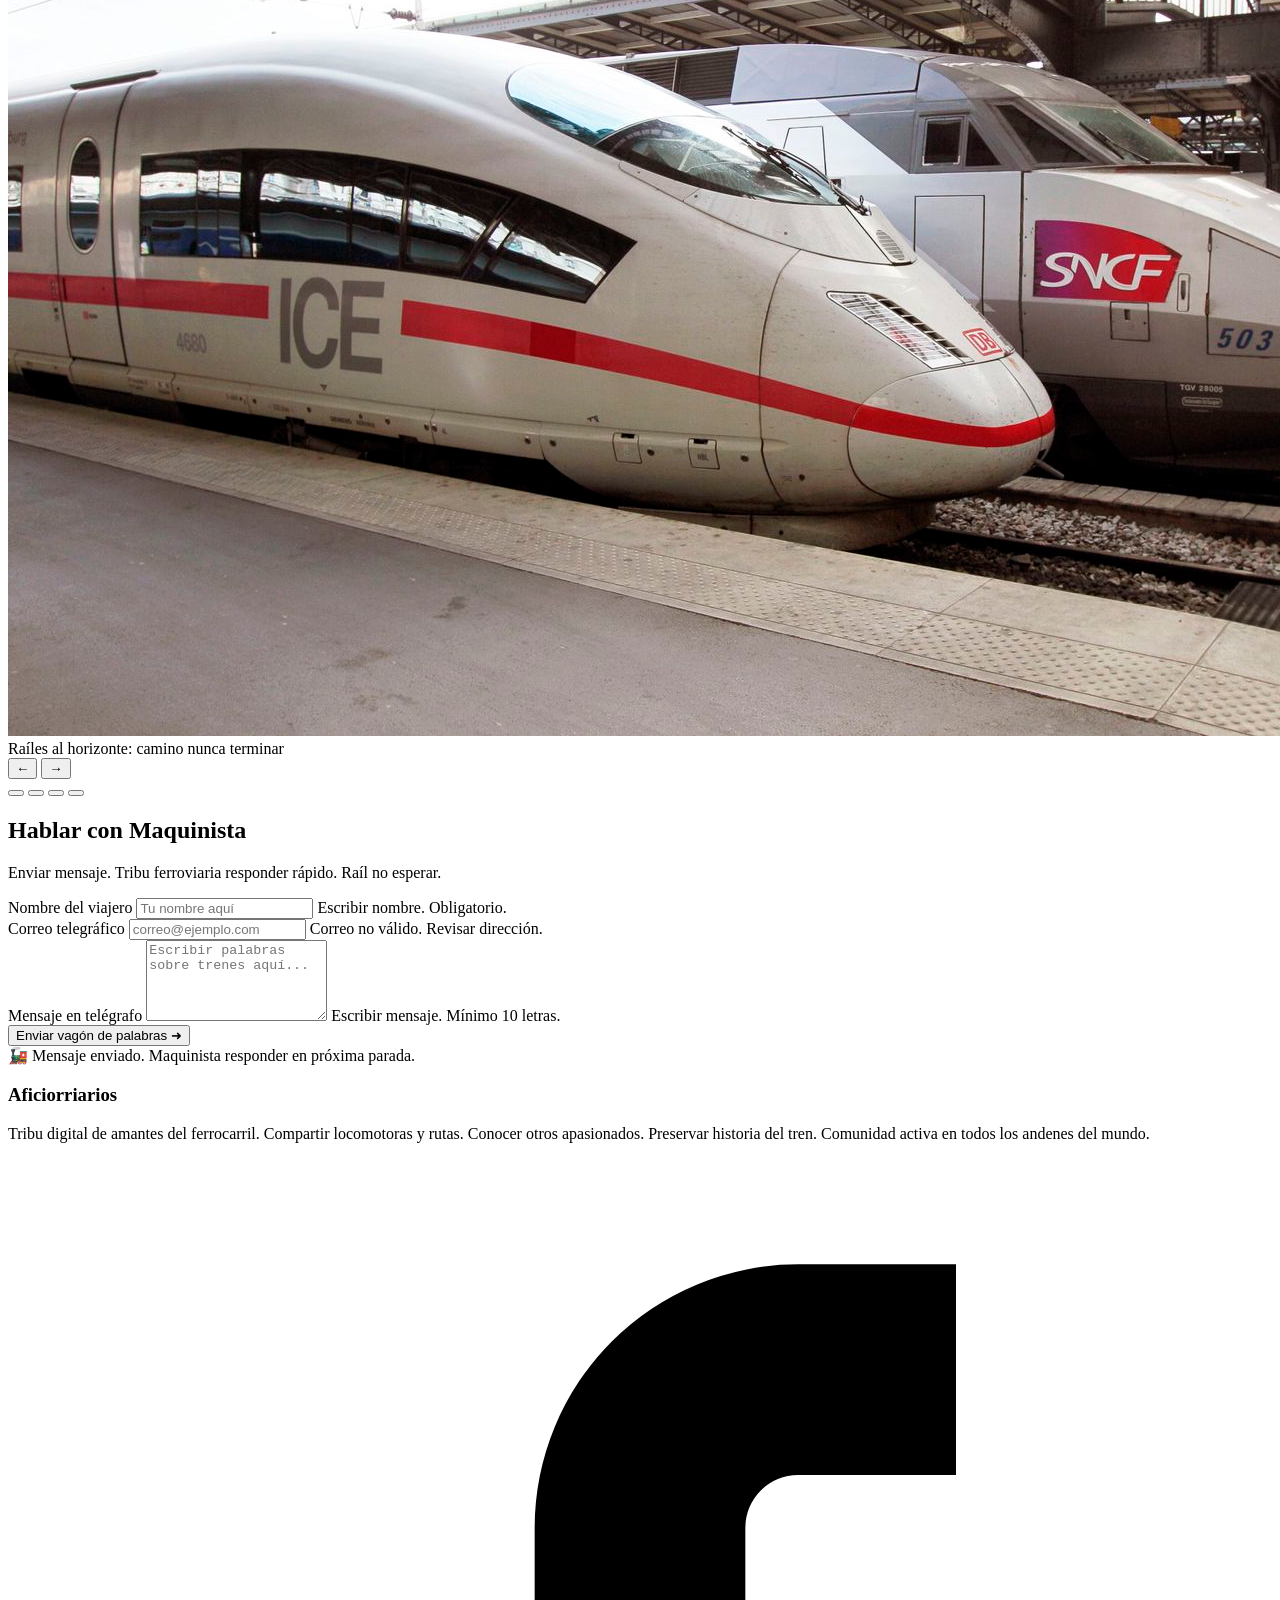
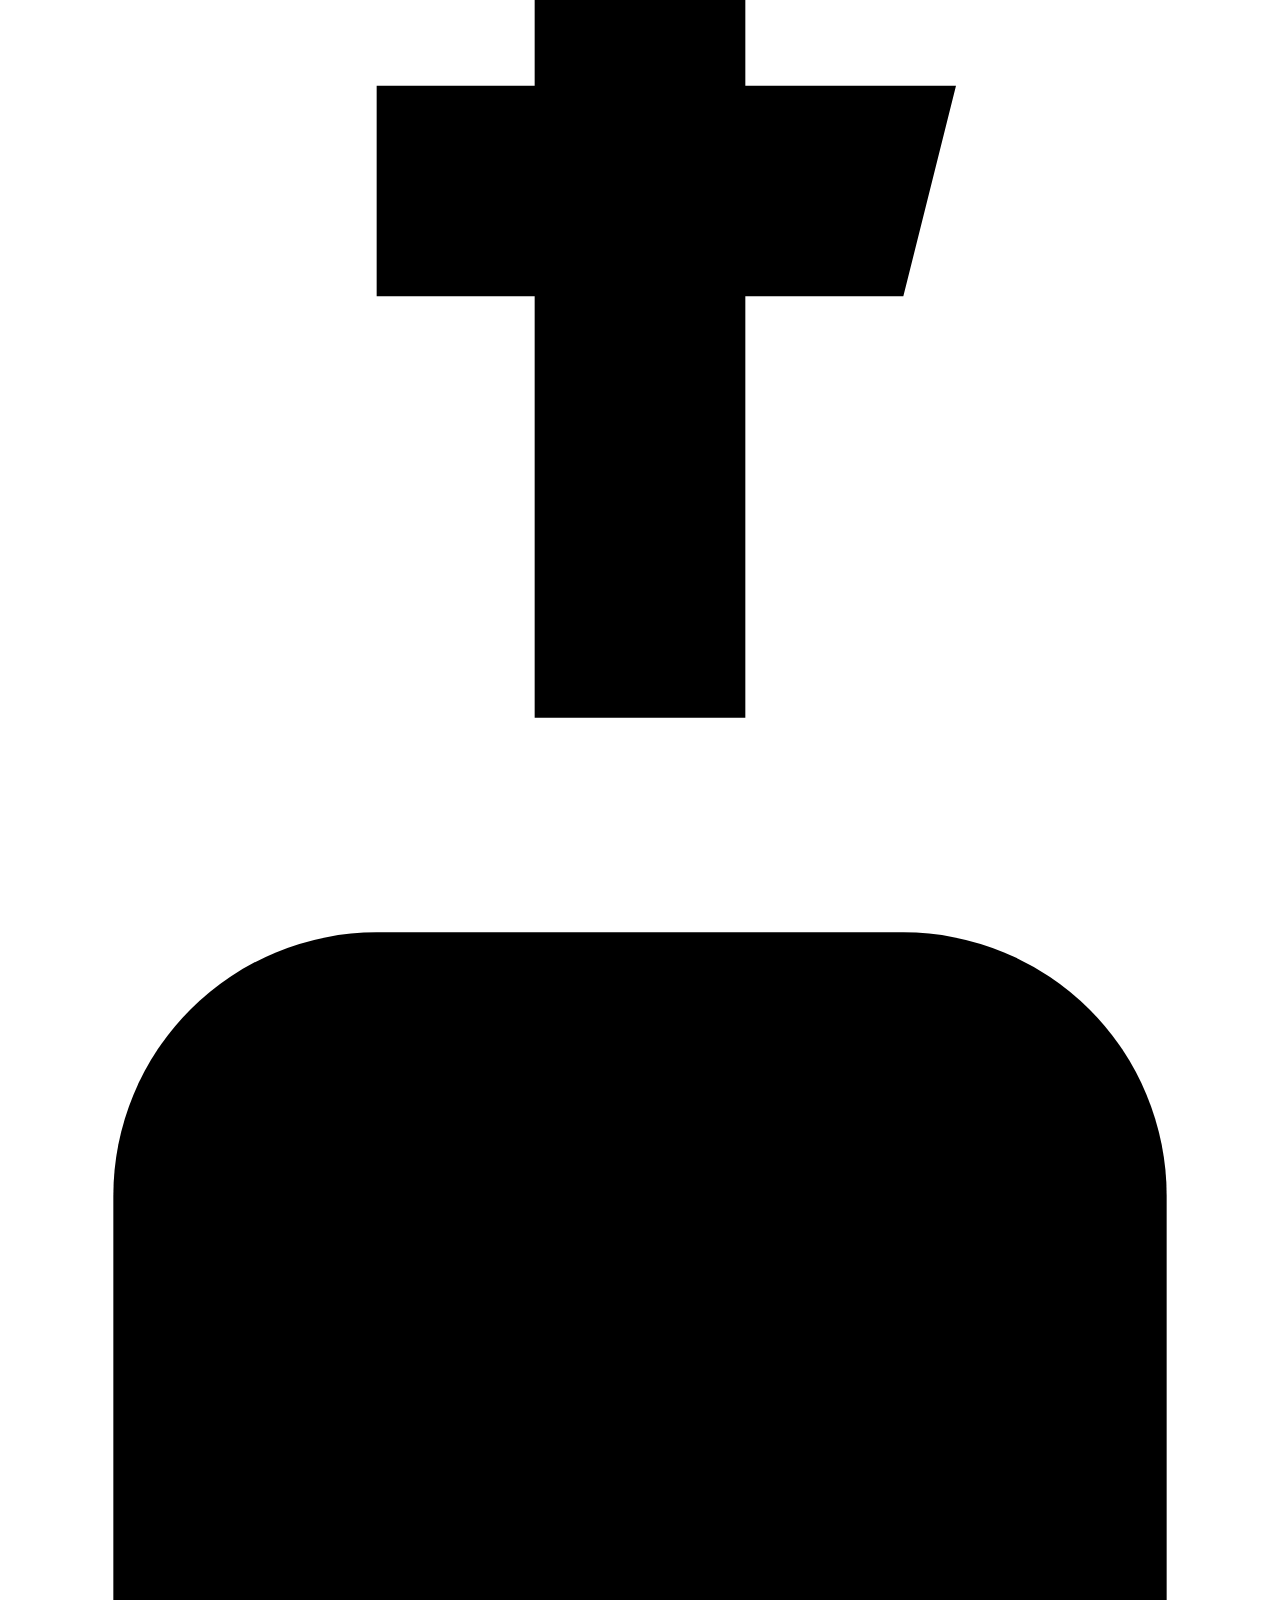
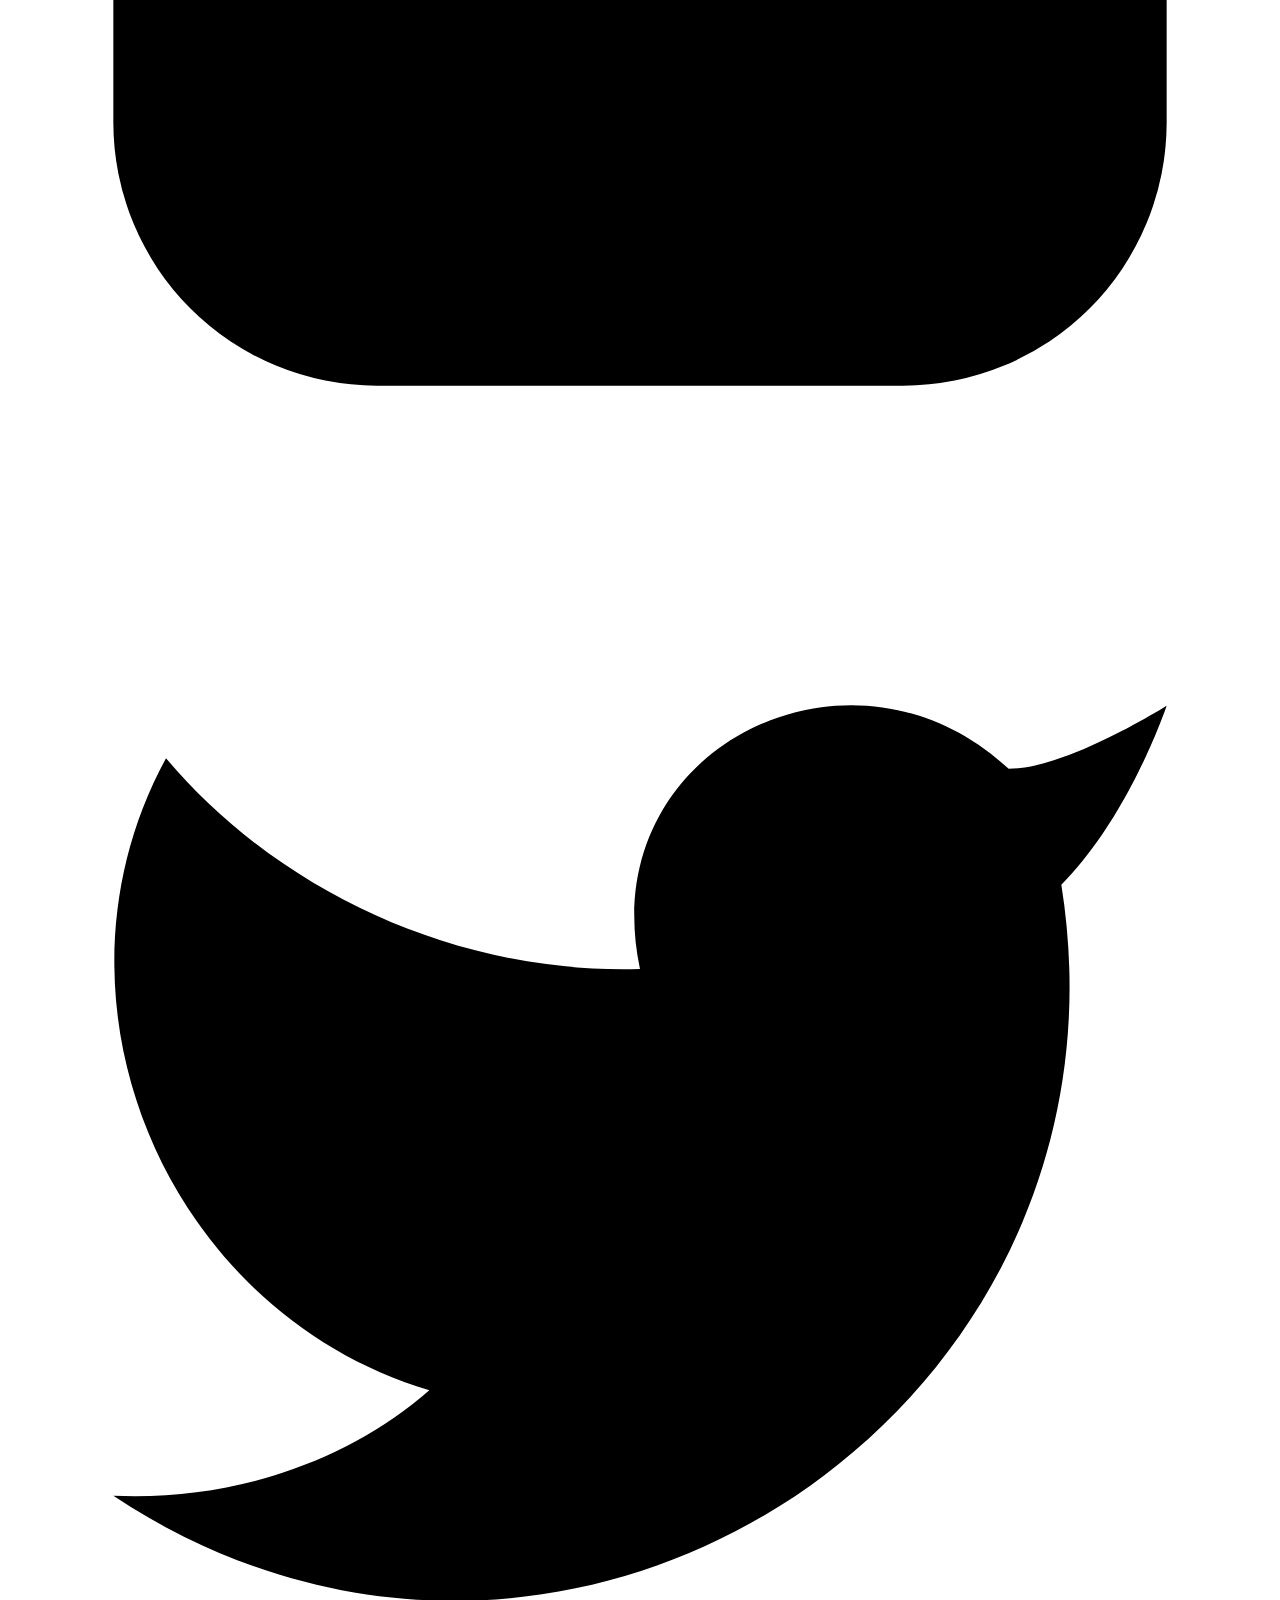
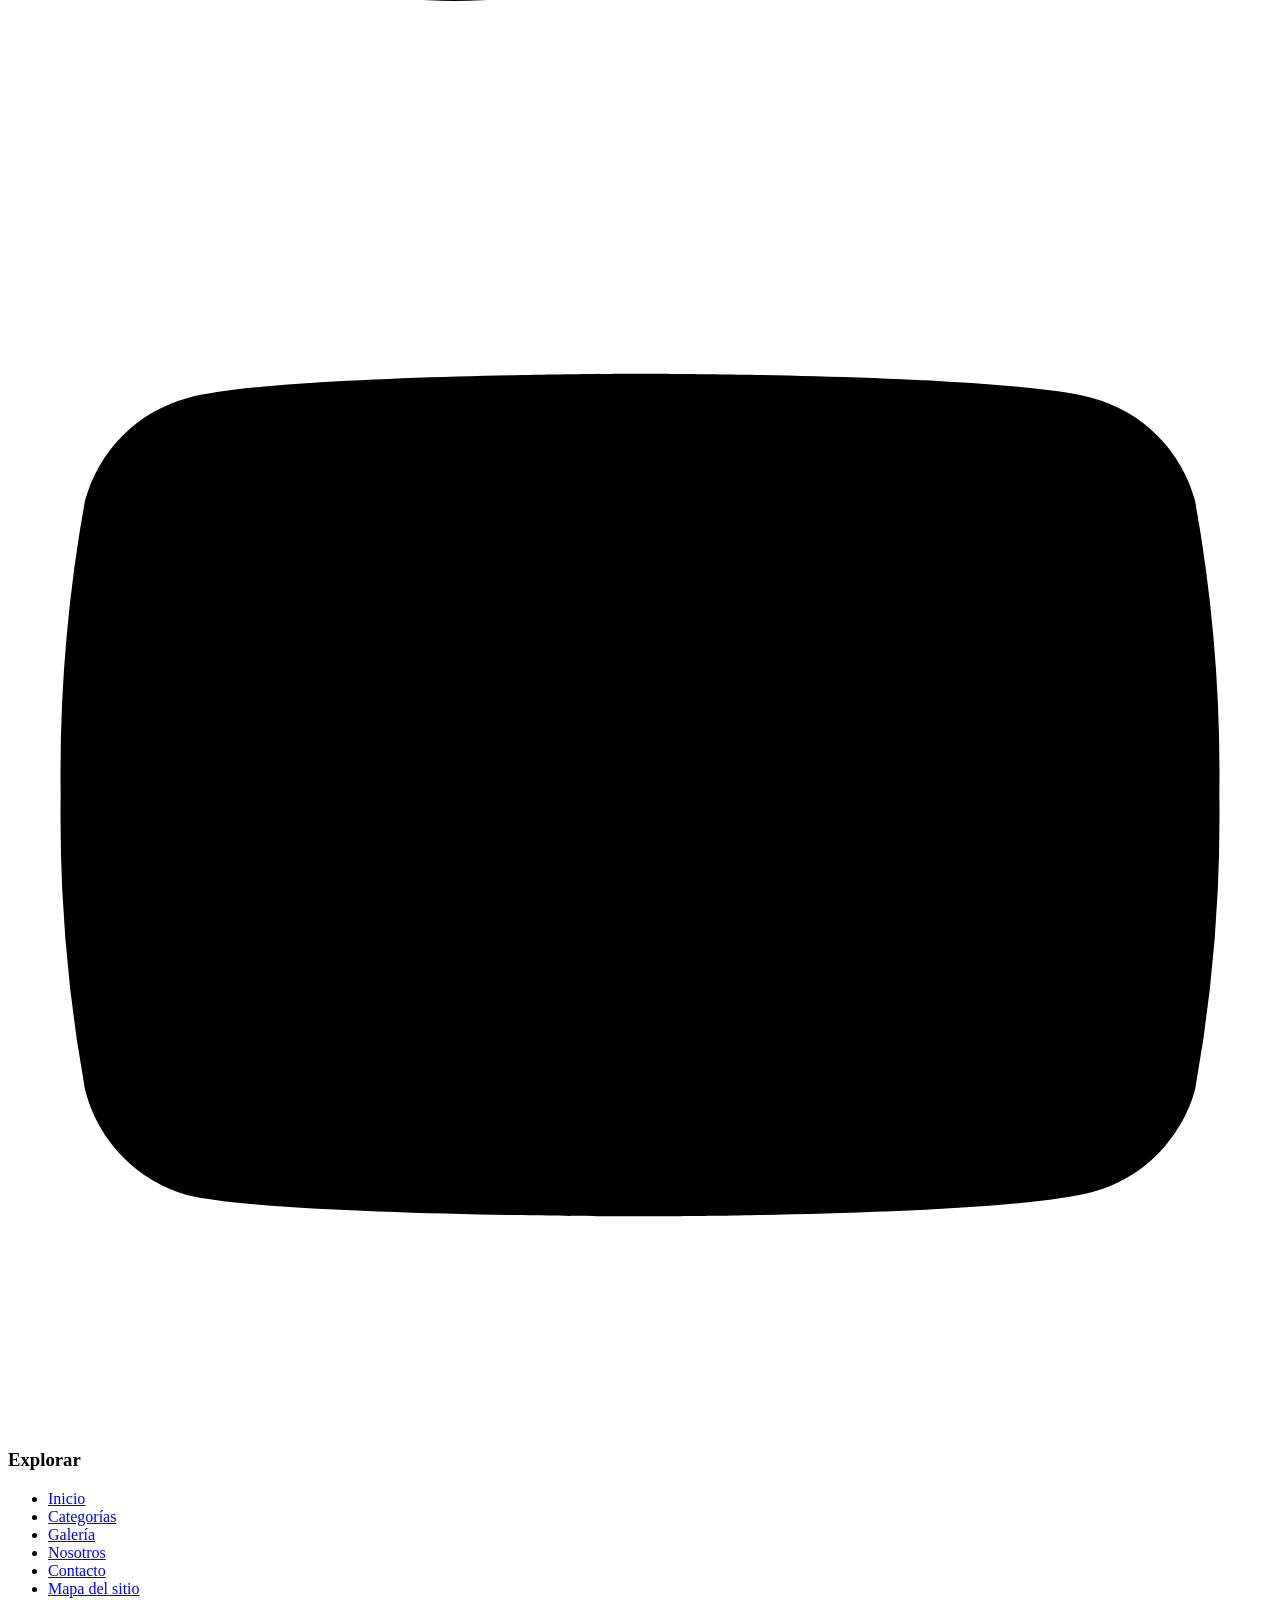
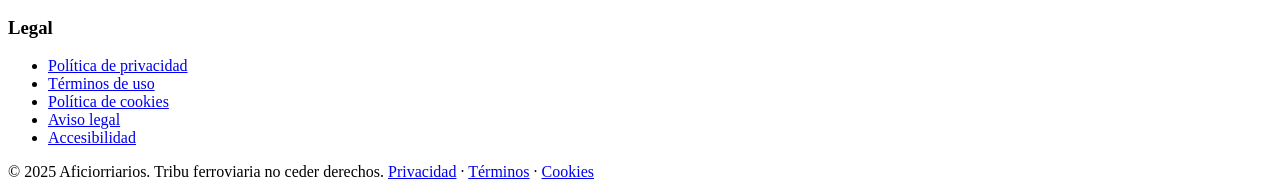
==== commit e3080c5d: "Se mejoró y encaminó la pajina a una "tribu" ferrobiaria." ====
--- a/index.html
+++ b/index.html
@@ -1,48 +1,51 @@
 <!DOCTYPE html>
 <html lang="es">
 <head>
-  <!-- Meta SEO cavernícola pero funcional -->
+  <!-- Meta SEO: mundo ferroviario cavernícola -->
   <meta charset="UTF-8">
   <meta name="viewport" content="width=device-width, initial-scale=1.0">
-  <meta name="description" content="Aficiorriarios: tribu de aficionados fuertes. Compartir pasiones. Ver galería. Unirse comunidad.">
-  <meta name="keywords" content="aficionados, comunidad, galería, hobbies, tribu, aficiorriarios">
-  <meta name="author" content="Aficiorriarios">
-  <meta property="og:title" content="Aficiorriarios - Tribu de Apasionados">
-  <meta property="og:description" content="Compartir pasiones. Ver galería. Unirse comunidad fuerte.">
+  <meta name="description" content="Aficiorriarios: tribu de amantes del ferrocarril. Ver locomotoras. Compartir rutas. Unirse comunidad ferroviaria fuerte.">
+  <meta name="keywords" content="ferrocarril, tren, locomotoras, aficionados, ferroviario, maquetas, estaciones, aficiorriarios">
+  <meta name="author" content="Aficiorriarios Ferroviarios">
+  <meta property="og:title" content="Aficiorriarios — Tribu Ferroviaria">
+  <meta property="og:description" content="Amar trenes. Compartir rutas. Conocer tribu locomotora.">
   <meta property="og:type" content="website">
   <meta property="og:url" content="https://aficiorriarios.com">
-  <title>Aficiorriarios - Tribu de Apasionados</title>
-
-  <!-- Google Fonts: Zilla Slab (display robusto) + Source Serif 4 (cuerpo legible) -->
+  <title>Aficiorriarios — Tribu Ferroviaria</title>
+
+  <!-- Google Fonts: carga rápida con display=swap -->
   <link rel="preconnect" href="https://fonts.googleapis.com">
   <link rel="preconnect" href="https://fonts.gstatic.com" crossorigin>
   <link href="https://fonts.googleapis.com/css2?family=Zilla+Slab:wght@400;600;700&family=Source+Serif+4:ital,wght@0,300;0,400;0,600;1,400&display=swap" rel="stylesheet">
-  <link rel="stylesheet" href="estilos/style.css">
+
+  <!-- Hoja de estilos separada -->
+  <link rel="stylesheet" href="estilos.css">
 </head>
 <body>
-  <!-- ════════════════════════════════
-       CABECERA: Barra navegación
-       ════════════════════════════════ -->
+
+  <!-- ════════════════════════════════════
+       CABECERA: navegación principal
+       ════════════════════════════════════ -->
   <header class="cabecera" role="banner">
     <div class="cab-interior">
 
-      <!-- Logo -->
-      <a href="/" class="logo" aria-label="Aficiorriarios - Ir al inicio">
+      <!-- Logo: placa de locomotora -->
+      <a href="/" class="logo" aria-label="Aficiorriarios Ferroviarios - Ir al inicio">
         Aficior<span>riarios</span>
       </a>
 
-      <!-- Navegación escritorio (aria-label obligatorio WCAG) -->
+      <!-- Navegación escritorio -->
       <nav class="nav-escritorio" aria-label="Navegación principal">
         <ul class="nav-links" role="list">
           <li><a href="#inicio"      aria-current="page">Inicio</a></li>
           <li><a href="#categorias">Categorías</a></li>
+          <li><a href="#galeria">Galería</a></li>
           <li><a href="#nosotros">Nosotros</a></li>
-          <li><a href="#galeria">Galería</a></li>
           <li><a href="#contacto">Contacto</a></li>
         </ul>
       </nav>
 
-      <!-- Hamburguesa: solo visible en tablet/móvil -->
+      <!-- Botón hamburguesa: visible solo en móvil/tablet -->
       <button
         class="btn-menu"
         id="btnMenu"
@@ -56,7 +59,7 @@
       </button>
     </div>
 
-    <!-- Menú móvil desplegable -->
+    <!-- Menú desplegable móvil -->
     <nav
       class="nav-movil"
       id="navMovil"
@@ -71,46 +74,64 @@
     </nav>
   </header>
 
-  <!-- ════════════════════════════════
-       HERO: H1 + imagen Zurich
-       ════════════════════════════════ -->
+  <!-- ════════════════════════════════════
+       HERO: H1 principal + imagen Zurich
+       ════════════════════════════════════ -->
   <section class="hero" id="inicio" aria-label="Portada principal">
     <div class="hero-contenido">
-      <h1>Tribu <em>unir</em>. Pasión <em>compartir</em>. Mundo <em>conquistar</em>.</h1>
+      <!-- H1: resumen temático ferroviario cavernícola -->
+      <h1>
+        Raíl <em>vibrar</em>. Vapor <em>rugir</em>.<br>
+        Tribu ferroviaria <em>avanzar</em>.
+      </h1>
       <p>
-        Aficiorriarios: comunidad fuerte de aficionados. Mostrar colecciones. Conocer tribus. Vivir pasión grande.
+        Aficiorriarios: comunidad de amantes del tren. Compartir locomotoras. Descubrir rutas históricas. Mostrar maquetas. Reunir tribu de hierro y vapor.
       </p>
-      <a href="#galeria" class="hero-cta" aria-label="Ver galería de Aficiorriarios">
-        Ver galería →
+      <a href="#galeria" class="hero-cta" aria-label="Ver galería ferroviaria">
+        Ver galería ferroviaria →
       </a>
     </div>
   </section>
 
-  <!-- ════════════════════════════════
-       MAIN: Contenido
-       ════════════════════════════════ -->
+  <!-- ════════════════════════════════════
+       MAIN: contenido principal
+       ════════════════════════════════════ -->
   <main id="contenido-principal">
 
-    <!-- Dos párrafos lado a lado (flex) -->
-    <section class="dos-columnas" id="nosotros" aria-labelledby="titulo-nosotros">
-
-      <article class="columna" data-icono="🪨" aria-labelledby="titulo-ser">
-        <h2 id="titulo-ser">Ser Aficiorriario</h2>
-        <p>
-          Aficiorriario no ser normal. Aficiorriario sentir fuego adentro. Despertar mañana querer hacer cosa favorita. No dormir pensando en colección. Correr hacia hobby. Nunca parar. Tribu entender eso. Tribu no juzgar. Tribu aplaudir con palo en cueva.
-        </p>
-        <p>
-          Unirse aquí ser correcto. Mostrar pasión sin miedo. Enseñar colección pequeña o grande. Aprender de otros. Crecer junto. Fuego no apagar nunca.
+    <!-- Dos columnas flex: párrafos temáticos ferroviarios -->
+    <section
+      class="dos-columnas"
+      id="nosotros"
+      aria-labelledby="titulo-nosotros"
+    >
+      <!-- Columna 1: ser ferroviario -->
+      <article
+        class="columna"
+        data-icono="🚂"
+        aria-labelledby="titulo-ser"
+        id="categorias"
+      >
+        <h2 id="titulo-ser">Ser Ferroviario</h2>
+        <p>
+          Ferroviario no nacer. Ferroviario hacerse. Escuchar silbato de tren lejos. Sentir vibrar suelo cuando locomotora pasar. Corazón latir más fuerte. Eso ser señal. Eso ser llamada del raíl.
+        </p>
+        <p>
+          Aficiorriario ferroviario coleccionar billetes viejos. Fotografiar estaciones olvidadas. Construir maqueta con mano sucia de pintura. Leer horarios de 1920. Soñar con rutas que ya no existir.
         </p>
       </article>
 
-      <article class="columna" data-icono="🌿" aria-labelledby="titulo-hacer">
-        <h2 id="titulo-hacer">Qué Hacer Aquí</h2>
-        <p>
-          Explorar categorías grandes. Encontrar tribu propia. Compartir foto. Escribir historia. Comentar trabajo de otro. Votar mejor colección. Participar en reto mensual. Ganar piedra honor.
-        </p>
-        <p>
-          Subir imagen propia. Describir con palabras simples. Otras cuevas del mundo ver trabajo. Apreciar esfuerzo. Dar fuerza con corazón. Comunidad crecer día con día. Todos bienvenidos. Todos iguales aquí.
+      <!-- Columna 2: qué hacer en la comunidad -->
+      <article
+        class="columna"
+        data-icono="🛤️"
+        aria-labelledby="titulo-hacer"
+      >
+        <h2 id="titulo-hacer">Explorar Tribu</h2>
+        <p>
+          Aquí subir foto de locomotora favorita. Compartir ruta de tren histórico. Presentar maqueta construida con paciencia. Preguntar sobre vagón misterioso. Tribu saber respuesta.
+        </p>
+        <p>
+          Participar en reto mensual: fotografiar estación abandonada. Reconstruir maqueta escala H0. Identificar modelo de vagón antiguo. Ganar placa de honor: insignia de maquinista veterano.
         </p>
       </article>
     </section>
@@ -118,68 +139,75 @@
     <!-- ════════════════════
          GALERÍA: Carrusel
          ════════════════════ -->
-    <section class="galeria-seccion" id="galeria" aria-labelledby="titulo-galeria">
-      <h2 id="titulo-galeria">Galería de la Tribu</h2>
-
-      <!-- Carrusel accesible con role=region -->
+    <section
+      class="galeria-seccion"
+      id="galeria"
+      aria-labelledby="titulo-galeria"
+    >
+      <h2 id="titulo-galeria">Galería Ferroviaria</h2>
+
+      <!-- Carrusel accesible -->
       <div
         class="carrusel"
         role="region"
-        aria-label="Carrusel de imágenes de la galería"
+        aria-label="Carrusel de imágenes ferroviarias"
         aria-live="polite"
       >
-        <!-- Pista deslizante: contiene slides -->
+        <!-- Pista deslizante: 4 slides ferroviarios -->
         <div class="carrusel-pista" id="carruselPista">
 
+          <!-- Slide 1 -->
           <div class="slide" role="group" aria-label="Imagen 1 de 4">
-            <!-- Imagen 1: usar imagen real o placeholder descriptivo -->
-            <!-- <img
-              src="https://picsum.photos/seed/zurich1/900/480"
-              alt="Paisaje urbano de Zúrich con lago al fondo y montañas nevadas"
+            <img
+              src="imagenes/imagen1.jpg"
+              alt="Locomotora de vapor histórica avanzando entre campos con humo blanco"
+              loading="eager"
+            >
+            <div class="slide-caption">Locomotora de vapor: reina del raíl</div>
+          </div>
+
+          <!-- Slide 2 -->
+          <div class="slide" role="group" aria-label="Imagen 2 de 4">
+            <img
+              src="imagenes/imagen2.jpg"
+              alt="Estación ferroviaria antigua con andén de piedra y reloj de hierro"
               loading="lazy"
-            > -->
-            <img src="imagenes/imagen1.jpg" alt="Un tren de alta velocidad en una estación en japon">
-            <div class="slide-caption">Zúrich: lago brillar como oro</div>
+            >
+            <div class="slide-caption">Estación antigua: tiempo congelado en piedra</div>
           </div>
 
-          <div class="slide" role="group" aria-label="Imagen 2 de 4">
-            <!-- <img
-              src="https://picsum.photos/seed/bosque2/900/480"
-              alt="Bosque denso con rayos de luz entre árboles altos"
+          <!-- Slide 3 -->
+          <div class="slide" role="group" aria-label="Imagen 3 de 4">
+            <img
+              src="imagenes/imagen3.jpg"
+              alt="Maqueta ferroviaria en escala H0 con paisaje de montaña y túnel"
               loading="lazy"
-            > -->
-            <img src="imagenes/imagen2.jpg" alt="Tranvia moderno cruzando al lado de un parque boscozo">
-            <div class="slide-caption">Bosque hablar en silencio</div>
+            >
+            <div class="slide-caption">Maqueta H0: construir mundo en miniatura</div>
           </div>
 
-          <div class="slide" role="group" aria-label="Imagen 3 de 4">
-            <!-- <img
-              src="https://picsum.photos/seed/coleccion3/900/480"
-              alt="Colección de objetos artesanales sobre mesa de madera"
+          <!-- Slide 4 -->
+          <div class="slide" role="group" aria-label="Imagen 4 de 4">
+            <img
+              src="imagenes/imagen4.jpg"
+              alt="Raíles ferroviarios en perspectiva al atardecer con luz dorada"
               loading="lazy"
-            > -->
-            <img src="imagenes/imagen3.jpg" alt="Un tren de alta velocidad, pasando por los alpes suizos">
-            <div class="slide-caption">Manos crear cosas hermosas</div>
+            >
+            <div class="slide-caption">Raíles al horizonte: camino nunca terminar</div>
           </div>
-
-          <div class="slide" role="group" aria-label="Imagen 4 de 4">
-            <!-- <img
-              src="https://picsum.photos/seed/tribu4/900/480"
-              alt="Grupo de personas reunidas celebrando afición compartida"
-              loading="lazy"
-            > -->
-            <img src="imagenes/imagen4.jpg" alt="Dos trenes de alta velocidad en una estación">
-            <div class="slide-caption">Tribu unida nunca vencer</div>
-          </div>
-        </div>
-
-        <!-- Botones navegación manual -->
+        </div>
+
+        <!-- Botones de navegación manual -->
         <button class="carrusel-btn prev" id="btnPrev" aria-label="Imagen anterior">&#8592;</button>
         <button class="carrusel-btn next" id="btnNext" aria-label="Imagen siguiente">&#8594;</button>
       </div>
 
-      <!-- Indicadores de slide activo -->
-      <div class="carrusel-puntos" role="tablist" aria-label="Seleccionar imagen">
+      <!-- Puntos indicadores de posición -->
+      <div
+        class="carrusel-puntos"
+        role="tablist"
+        aria-label="Seleccionar imagen del carrusel"
+      >
         <button class="punto activo" role="tab" aria-selected="true"  aria-label="Ver imagen 1" data-indice="0"></button>
         <button class="punto"        role="tab" aria-selected="false" aria-label="Ver imagen 2" data-indice="1"></button>
         <button class="punto"        role="tab" aria-selected="false" aria-label="Ver imagen 3" data-indice="2"></button>
@@ -188,17 +216,26 @@
     </section>
 
     <!-- ════════════════════
-         CONTACTO
+         FORMULARIO CONTACTO
          ════════════════════ -->
-    <section class="contacto-seccion" id="contacto" aria-labelledby="titulo-contacto">
-      <h2 id="titulo-contacto">Hablar con Tribu</h2>
-      <p>Enviar mensaje. Tribu responder rápido. Fuego no esperar.</p>
-
-      <!-- Formulario: validación básica JS -->
-      <form class="formulario" id="formContacto" novalidate aria-label="Formulario de contacto">
-
+    <section
+      class="contacto-seccion"
+      id="contacto"
+      aria-labelledby="titulo-contacto"
+    >
+      <h2 id="titulo-contacto">Hablar con Maquinista</h2>
+      <p>Enviar mensaje. Tribu ferroviaria responder rápido. Raíl no esperar.</p>
+
+      <!-- Formulario con validación JS básica -->
+      <form
+        class="formulario"
+        id="formContacto"
+        novalidate
+        aria-label="Formulario de contacto ferroviario"
+      >
+        <!-- Campo nombre -->
         <div class="campo" id="campoNombre">
-          <label for="nombre">Nombre de guerrero</label>
+          <label for="nombre">Nombre del viajero</label>
           <input
             type="text"
             id="nombre"
@@ -210,8 +247,9 @@
           <span class="error" role="alert">Escribir nombre. Obligatorio.</span>
         </div>
 
+        <!-- Campo email -->
         <div class="campo" id="campoEmail">
-          <label for="email">Correo de humo</label>
+          <label for="email">Correo telegráfico</label>
           <input
             type="email"
             id="email"
@@ -220,66 +258,88 @@
             aria-required="true"
             autocomplete="email"
           >
-          <span class="error" role="alert">Correo no válido. Revisar.</span>
-        </div>
-
+          <span class="error" role="alert">Correo no válido. Revisar dirección.</span>
+        </div>
+
+        <!-- Campo mensaje -->
         <div class="campo" id="campoMensaje">
-          <label for="mensaje">Mensaje en piedra</label>
+          <label for="mensaje">Mensaje en telégrafo</label>
           <textarea
             id="mensaje"
             name="mensaje"
-            placeholder="Escribir palabras aquí..."
+            placeholder="Escribir palabras sobre trenes aquí..."
             aria-required="true"
             rows="5"
           ></textarea>
-          <span class="error" role="alert">Escribenos un mensaje de cual es ti lista de mejores trenes...<span>
-        </div>
-
-        <button type="submit" class="btn-enviar">Enviar a tribu ➜</button>
-        <div class="form-exito" id="formExito" role="status" aria-live="polite">
-          🪨 Mensaje llegar. Tribu responder pronto.
+          <span class="error" role="alert">Escribir mensaje. Mínimo 10 letras.</span>
+        </div>
+
+        <button type="submit" class="btn-enviar">
+          Enviar vagón de palabras ➜
+        </button>
+
+        <!-- Confirmación tras envío correcto -->
+        <div
+          class="form-exito"
+          id="formExito"
+          role="status"
+          aria-live="polite"
+        >
+          🚂 Mensaje enviado. Maquinista responder en próxima parada.
         </div>
       </form>
     </section>
 
   </main>
 
-  <!-- ════════════════════════════════
+  <!-- ════════════════════════════════════
        FOOTER
-       ════════════════════════════════ -->
+       ════════════════════════════════════ -->
   <footer class="footer" role="contentinfo">
     <div class="footer-interior">
 
-      <!-- Columna: Sobre nosotros + redes -->
+      <!-- Columna 1: descripción + redes sociales -->
       <div class="footer-about">
         <h3>Aficiorriarios</h3>
         <p>
-          Tribu digital para aficionados apasionados. Compartir colecciones. Conocer iguales. Vivir hobby sin límites. Comunidad activa desde montaña digital.
-        </p>
-        <!-- Redes sociales con SVG accesibles -->
-        <div class="redes" role="list" aria-label="Redes sociales">
+          Tribu digital de amantes del ferrocarril. Compartir locomotoras y rutas. Conocer otros apasionados. Preservar historia del tren. Comunidad activa en todos los andenes del mundo.
+        </p>
+
+        <!-- Redes sociales: iconos SVG inline accesibles -->
+        <div class="redes" role="list" aria-label="Redes sociales de Aficiorriarios">
 
           <a href="#" class="red-link" role="listitem" aria-label="Seguir en Facebook">
-            <!-- Icono Facebook SVG inline -->
-            <svg viewBox="0 0 24 24" aria-hidden="true"><path d="M18 2h-3a5 5 0 00-5 5v3H7v4h3v8h4v-8h3l1-4h-4V7a1 1 0 011-1h3z"/></svg>
+            <svg viewBox="0 0 24 24" aria-hidden="true">
+              <path d="M18 2h-3a5 5 0 00-5 5v3H7v4h3v8h4v-8h3l1-4h-4V7a1 1 0 011-1h3z"/>
+            </svg>
           </a>
 
           <a href="#" class="red-link" role="listitem" aria-label="Seguir en Instagram">
-            <svg viewBox="0 0 24 24" aria-hidden="true"><rect x="2" y="2" width="20" height="20" rx="5" ry="5"/><path d="M16 11.37A4 4 0 1112.63 8 4 4 0 0116 11.37z" fill="var(--marrón)"/><line x1="17.5" y1="6.5" x2="17.51" y2="6.5" stroke="var(--marrón)" stroke-width="2" stroke-linecap="round"/></svg>
+            <svg viewBox="0 0 24 24" aria-hidden="true">
+              <rect x="2" y="2" width="20" height="20" rx="5" ry="5"/>
+              <path d="M16 11.37A4 4 0 1112.63 8 4 4 0 0116 11.37z" fill="var(--carbon)"/>
+              <line x1="17.5" y1="6.5" x2="17.51" y2="6.5"
+                stroke="var(--carbon)" stroke-width="2" stroke-linecap="round"/>
+            </svg>
           </a>
 
           <a href="#" class="red-link" role="listitem" aria-label="Seguir en X (Twitter)">
-            <svg viewBox="0 0 24 24" aria-hidden="true"><path d="M22 4s-.7 2.1-2 3.4c1.6 10-9.4 17.3-18 11.6 2.2.1 4.4-.6 6-2C3 15.5.5 9.6 3 5c2.2 2.6 5.6 4.1 9 4-.9-4.2 4-6.6 7-3.8 1.1 0 3-1.2 3-1.2z"/></svg>
+            <svg viewBox="0 0 24 24" aria-hidden="true">
+              <path d="M22 4s-.7 2.1-2 3.4c1.6 10-9.4 17.3-18 11.6 2.2.1 4.4-.6 6-2C3 15.5.5 9.6 3 5c2.2 2.6 5.6 4.1 9 4-.9-4.2 4-6.6 7-3.8 1.1 0 3-1.2 3-1.2z"/>
+            </svg>
           </a>
 
-          <a href="#" class="red-link" role="listitem" aria-label="Seguir en YouTube">
-            <svg viewBox="0 0 24 24" aria-hidden="true"><path d="M22.54 6.42a2.78 2.78 0 00-1.95-1.96C18.88 4 12 4 12 4s-6.88 0-8.59.46a2.78 2.78 0 00-1.95 1.96A29 29 0 001 12a29 29 0 00.46 5.58A2.78 2.78 0 003.41 19.6C5.12 20 12 20 12 20s6.88 0 8.59-.46a2.78 2.78 0 001.95-1.95A29 29 0 0023 12a29 29 0 00-.46-5.58z"/><polygon points="9.75 15.02 15.5 12 9.75 8.98 9.75 15.02" fill="var(--marrón)"/></svg>
+          <a href="#" class="red-link" role="listitem" aria-label="Ver canal de YouTube">
+            <svg viewBox="0 0 24 24" aria-hidden="true">
+              <path d="M22.54 6.42a2.78 2.78 0 00-1.95-1.96C18.88 4 12 4 12 4s-6.88 0-8.59.46a2.78 2.78 0 00-1.95 1.96A29 29 0 001 12a29 29 0 00.46 5.58A2.78 2.78 0 003.41 19.6C5.12 20 12 20 12 20s6.88 0 8.59-.46a2.78 2.78 0 001.95-1.95A29 29 0 0023 12a29 29 0 00-.46-5.58z"/>
+              <polygon points="9.75 15.02 15.5 12 9.75 8.98 9.75 15.02" fill="var(--carbon)"/>
+            </svg>
           </a>
         </div>
       </div>
 
-      <!-- Columna: Links de navegación -->
-      <nav aria-label="Navegación del pie de página">
+      <!-- Columna 2: navegación del footer -->
+      <nav aria-label="Navegación pie de página">
         <h3>Explorar</h3>
         <ul class="footer-links" role="list">
           <li><a href="#inicio">Inicio</a></li>
@@ -291,7 +351,7 @@
         </ul>
       </nav>
 
-      <!-- Columna: Legales -->
+      <!-- Columna 3: avisos legales -->
       <div>
         <h3>Legal</h3>
         <ul class="footer-links" role="list">
@@ -306,17 +366,15 @@
 
     <!-- Copyright -->
     <div class="footer-copy">
-      <span>&copy; 2025 Aficiorriarios. Tribu no ceder derechos.</span>
+      <span>&copy; 2025 Aficiorriarios. Tribu ferroviaria no ceder derechos.</span>
       <span>
         <a href="#">Privacidad</a> · <a href="#">Términos</a> · <a href="#">Cookies</a>
       </span>
     </div>
   </footer>
 
-  <!-- ════════════════════════════════
-       JAVASCRIPT: Carrusel + Menú + Form
-       ════════════════════════════════ -->
-  <script src="funciones/script.js"></script>
+  <!-- Script separado: defer para no bloquear render -->
+  <script src="funciones/main.js" defer></script>
 
 </body>
-</html>+</html>
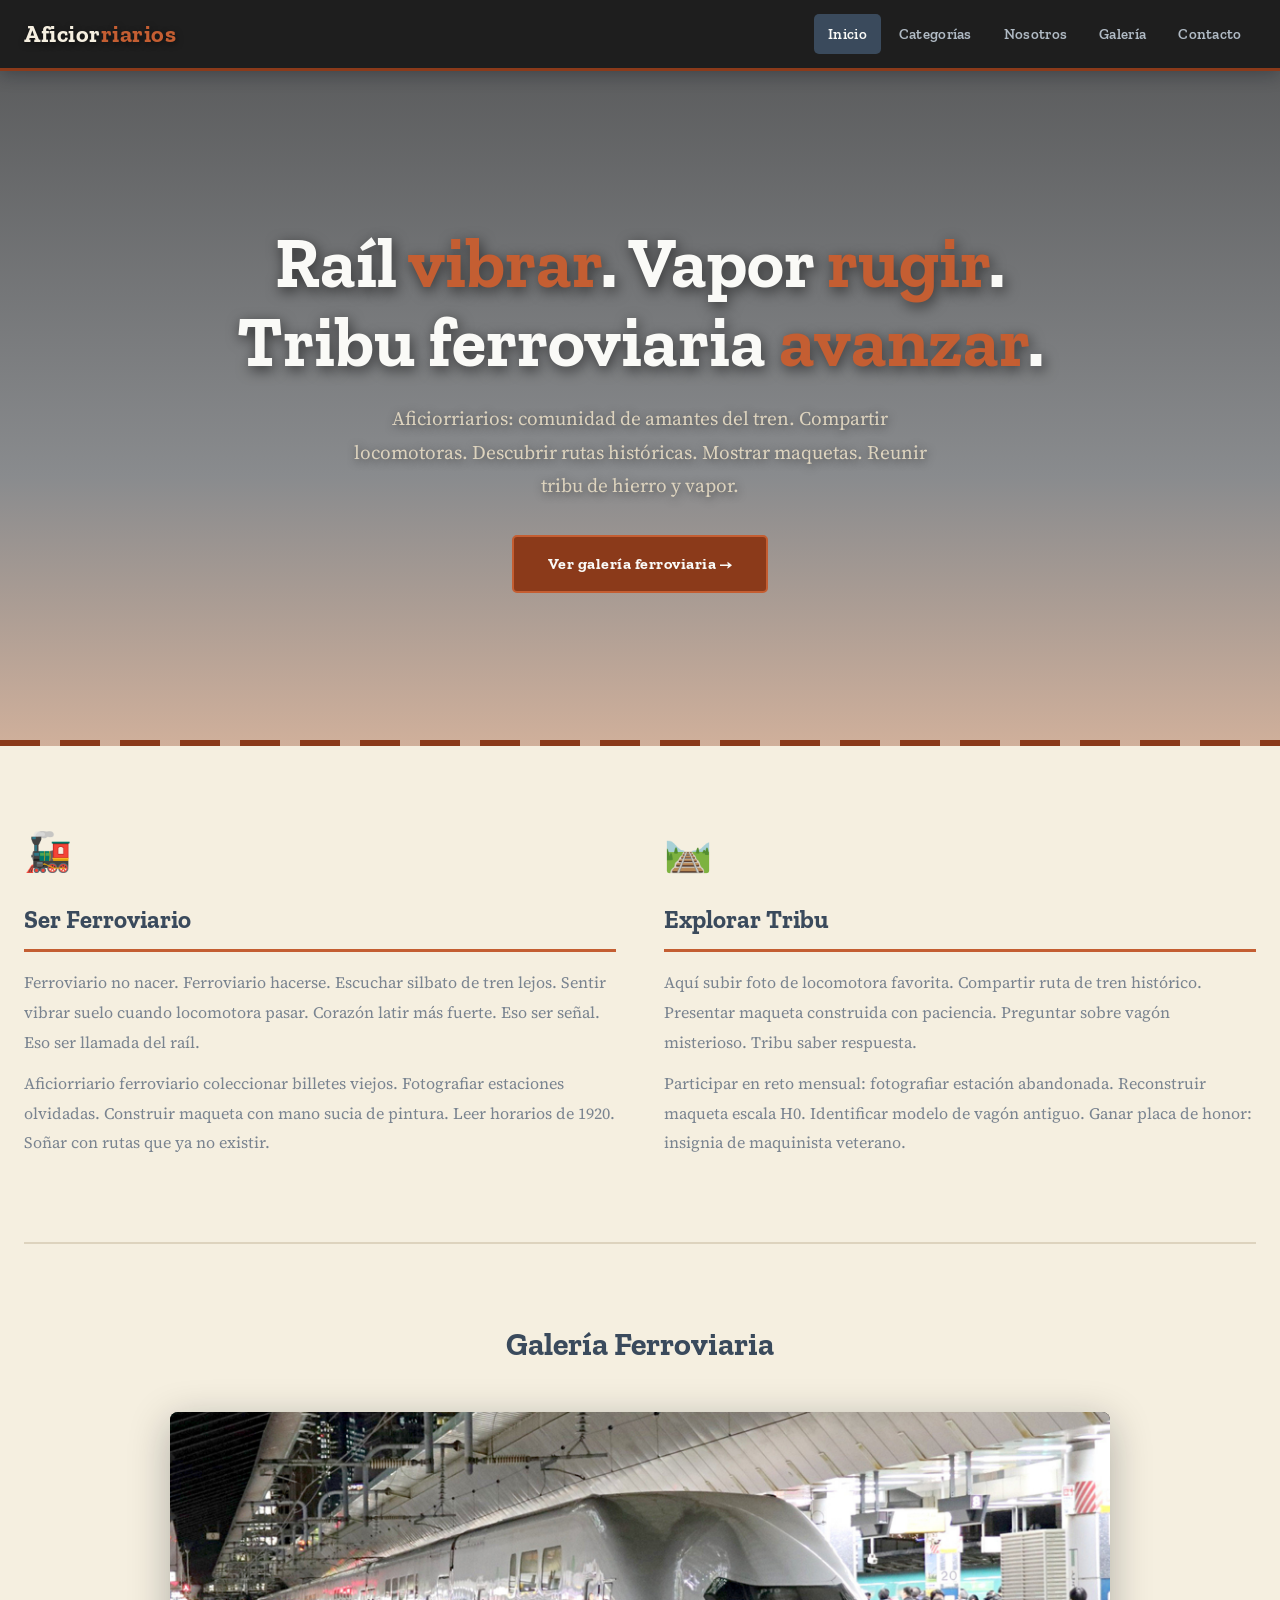
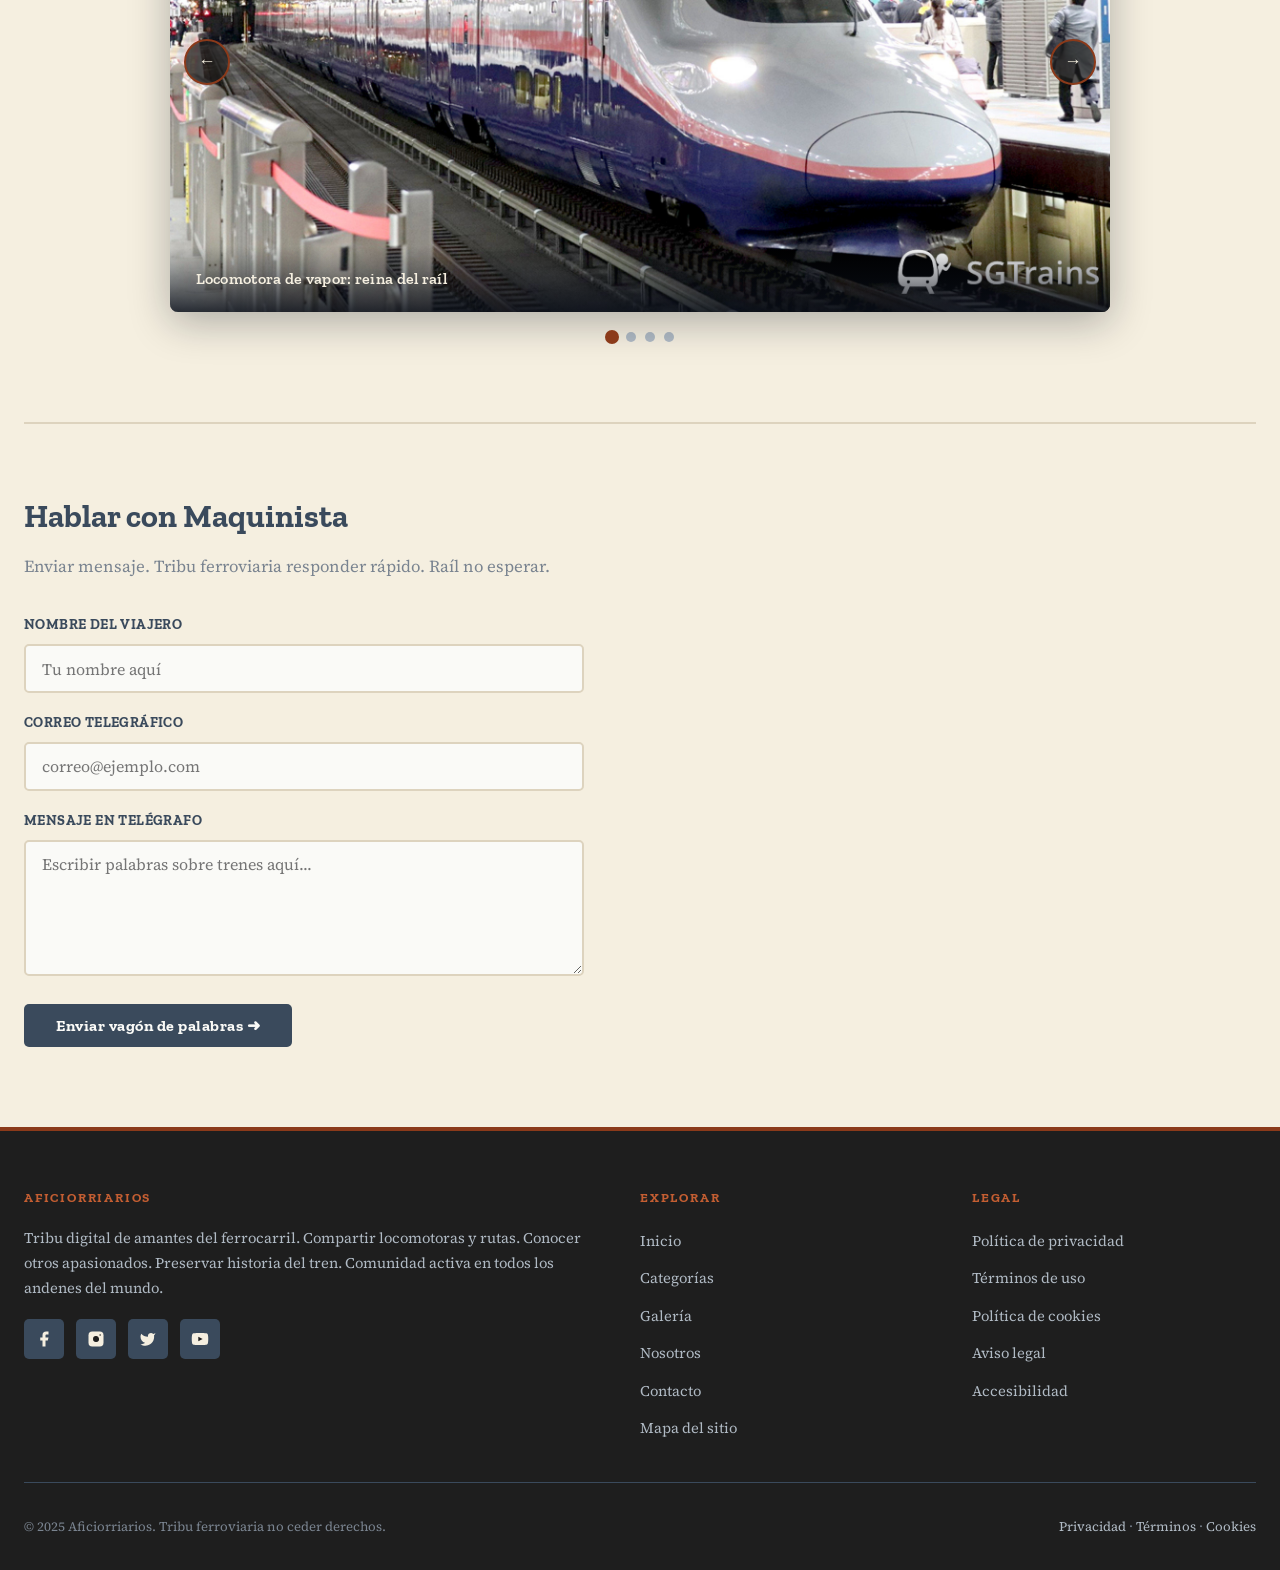
==== commit f2f3c36b: "Se modificaron las imágenes que hay. Se agregaron 2 nuevas imágenes. Se arregló el fondo del hero." ====
--- a/index.html
+++ b/index.html
@@ -19,7 +19,7 @@
   <link href="https://fonts.googleapis.com/css2?family=Zilla+Slab:wght@400;600;700&family=Source+Serif+4:ital,wght@0,300;0,400;0,600;1,400&display=swap" rel="stylesheet">
 
   <!-- Hoja de estilos separada -->
-  <link rel="stylesheet" href="estilos.css">
+  <link rel="stylesheet" href="estilos/style.css">
 </head>
 <body>
 
@@ -39,8 +39,8 @@
         <ul class="nav-links" role="list">
           <li><a href="#inicio"      aria-current="page">Inicio</a></li>
           <li><a href="#categorias">Categorías</a></li>
+          <li><a href="#nosotros">Nosotros</a></li>
           <li><a href="#galeria">Galería</a></li>
-          <li><a href="#nosotros">Nosotros</a></li>
           <li><a href="#contacto">Contacto</a></li>
         </ul>
       </nav>
@@ -170,10 +170,10 @@
           <div class="slide" role="group" aria-label="Imagen 2 de 4">
             <img
               src="imagenes/imagen2.jpg"
-              alt="Estación ferroviaria antigua con andén de piedra y reloj de hierro"
+              alt="Un tren japones de alta velocidad en una estación"
               loading="lazy"
             >
-            <div class="slide-caption">Estación antigua: tiempo congelado en piedra</div>
+            <div class="slide-caption">Tren bala: velocidad en rieles</div>
           </div>
 
           <!-- Slide 3 -->
@@ -189,11 +189,11 @@
           <!-- Slide 4 -->
           <div class="slide" role="group" aria-label="Imagen 4 de 4">
             <img
-              src="imagenes/imagen4.jpg"
-              alt="Raíles ferroviarios en perspectiva al atardecer con luz dorada"
+              src="imagenes/imagen4.webp"
+              alt="Dos trenes de dos companias diferentes acoplados en una estación"
               loading="lazy"
             >
-            <div class="slide-caption">Raíles al horizonte: camino nunca terminar</div>
+            <div class="slide-caption">Tribu unida nunca vencer</div>
           </div>
         </div>
 
--- a/estilos/style.css
+++ b/estilos/style.css
@@ -0,0 +1,707 @@
+/* ═══════════════════════════════════════════
+   estilos.css — Aficiorriarios Ferroviarios
+   Paleta: acero, carbón, vapor, óxido, crema
+   ═══════════════════════════════════════════ */
+
+/* ── VARIABLES ─────────────────────────────── */
+:root {
+  --carbon:        #1E1E1E;   /* fondo oscuro locomotora */
+  --acero:         #3A4A5C;   /* azul acero rieles */
+  --acero-claro:   #5C7A9A;   /* acero iluminado */
+  --oxido:         #8B3A1A;   /* óxido del hierro */
+  --oxido-claro:   #C45E32;   /* naranja vapor caliente */
+  --crema:         #F5EFE0;   /* papel billete antiguo */
+  --crema-oscura:  #DDD3BE;   /* crema envejecida */
+  --humo:          #7A8490;   /* gris humo */
+  --humo-claro:    #B0BAC4;   /* humo disperso */
+  --texto:         #1A1A2E;   /* tinta oscura */
+  --blanco-vapor:  #FAFAF7;   /* blanco vapor limpio */
+  --sombra:        rgba(10, 15, 25, 0.3);
+
+  --fuente-display: 'Zilla Slab', Georgia, serif;
+  --fuente-cuerpo:  'Source Serif 4', Georgia, serif;
+
+  --radio:  5px;
+  --trans:  0.35s ease;
+  --ancho:  1280px;
+}
+
+/* ── RESET Y BASE ───────────────────────────── */
+*, *::before, *::after {
+  box-sizing: border-box;
+  margin: 0;
+  padding: 0;
+}
+
+html { scroll-behavior: smooth; }
+
+body {
+  font-family: var(--fuente-cuerpo);
+  font-size: 1.05rem;
+  color: var(--texto);
+  background: var(--crema);
+  line-height: 1.75;
+}
+
+/* Foco visible teclado (WCAG AA) */
+:focus-visible {
+  outline: 3px solid var(--oxido-claro);
+  outline-offset: 3px;
+  border-radius: var(--radio);
+}
+
+img {
+  display: block;
+  max-width: 100%;
+  height: auto;
+}
+
+a {
+  color: inherit;
+  text-decoration: none;
+}
+
+/* ── CABECERA ────────────────────────────────── */
+.cabecera {
+  position: sticky;
+  top: 0;
+  z-index: 100;
+  background: var(--carbon);
+  /* Textura de raíles: línea horizontal sutil */
+  border-bottom: 3px solid var(--oxido);
+  box-shadow: 0 4px 16px var(--sombra);
+}
+
+.cab-interior {
+  max-width: var(--ancho);
+  margin: 0 auto;
+  padding: 0 1.5rem;
+  display: flex;
+  align-items: center;
+  justify-content: space-between;
+  height: 68px;
+}
+
+/* Logo: estilo placa de locomotora */
+.logo {
+  font-family: var(--fuente-display);
+  font-size: 1.5rem;
+  font-weight: 700;
+  color: var(--crema);
+  letter-spacing: 0.5px;
+  text-shadow: 1px 2px 6px rgba(0,0,0,0.5);
+}
+
+.logo span { color: var(--oxido-claro); }
+
+/* Nav escritorio */
+.nav-links {
+  display: flex;
+  list-style: none;
+  gap: 0.2rem;
+}
+
+.nav-links a {
+  display: block;
+  padding: 0.45rem 0.9rem;
+  font-family: var(--fuente-display);
+  font-size: 0.93rem;
+  font-weight: 600;
+  color: var(--humo-claro);
+  border-radius: var(--radio);
+  letter-spacing: 0.3px;
+  transition: background var(--trans), color var(--trans);
+}
+
+.nav-links a:hover,
+.nav-links a[aria-current="page"] {
+  background: var(--acero);
+  color: var(--blanco-vapor);
+}
+
+/* Hamburguesa: oculto en escritorio */
+.btn-menu {
+  display: none;
+  flex-direction: column;
+  justify-content: center;
+  gap: 5px;
+  width: 44px;
+  height: 44px;
+  padding: 8px;
+  background: none;
+  border: 2px solid var(--oxido);
+  border-radius: var(--radio);
+  cursor: pointer;
+}
+
+.btn-menu .barra {
+  display: block;
+  width: 100%;
+  height: 2px;
+  background: var(--crema);
+  border-radius: 2px;
+  transition: transform 0.4s ease, opacity 0.3s ease;
+  transform-origin: center;
+}
+
+/* Animación X al abrir */
+.btn-menu[aria-expanded="true"] .barra:nth-child(1) {
+  transform: translateY(7px) rotate(45deg);
+}
+.btn-menu[aria-expanded="true"] .barra:nth-child(2) {
+  opacity: 0;
+  transform: scaleX(0);
+}
+.btn-menu[aria-expanded="true"] .barra:nth-child(3) {
+  transform: translateY(-7px) rotate(-45deg);
+}
+
+/* Menú móvil desplegable */
+.nav-movil {
+  display: none;
+  flex-direction: column;
+  background: var(--carbon);
+  border-top: 1px solid var(--acero);
+  max-height: 0;
+  overflow: hidden;
+  transition: max-height 0.45s ease, padding 0.35s ease;
+}
+
+.nav-movil.abierto {
+  max-height: 420px;
+  padding: 0.75rem 0 1rem;
+}
+
+.nav-movil a {
+  display: block;
+  padding: 0.7rem 1.75rem;
+  font-family: var(--fuente-display);
+  font-size: 1rem;
+  font-weight: 600;
+  color: var(--humo-claro);
+  border-left: 3px solid transparent;
+  transition: border-color var(--trans), color var(--trans), background var(--trans);
+}
+
+.nav-movil a:hover {
+  background: var(--acero);
+  color: var(--blanco-vapor);
+  border-left-color: var(--oxido-claro);
+}
+
+/* ── HERO: H1 + imagen Zurich ───────────────── */
+.hero {
+  position: relative;
+  min-height: 75vh;
+  display: flex;
+  align-items: center;
+  justify-content: center;
+  text-align: center;
+  padding: 4rem 1.5rem;
+  overflow: hidden;
+
+  /* Superposición oscura + imagen de fondo */
+  background:
+    linear-gradient(
+      to bottom,
+      rgba(10,15,25,0.65) 0%,
+      rgba(30,40,60,0.50) 60%,
+      rgba(139,58,26,0.35) 100%
+    ),
+    url('zurich_HB.jpg') center / cover no-repeat;
+}
+
+/* Patrón raíl decorativo encima del hero */
+.hero::before {
+  content: '';
+  position: absolute;
+  bottom: 0;
+  left: 0;
+  right: 0;
+  height: 6px;
+  background: repeating-linear-gradient(
+    90deg,
+    var(--oxido) 0px,
+    var(--oxido) 40px,
+    transparent 40px,
+    transparent 60px
+  );
+}
+
+.hero-contenido {
+  position: relative;
+  z-index: 1;
+  max-width: 840px;
+}
+
+.hero h1 {
+  font-family: var(--fuente-display);
+  font-size: clamp(2.2rem, 6vw, 4.4rem);
+  font-weight: 700;
+  color: var(--blanco-vapor);
+  line-height: 1.12;
+  text-shadow: 2px 4px 14px rgba(0,0,0,0.6);
+  margin-bottom: 1.25rem;
+}
+
+.hero h1 em {
+  font-style: normal;
+  color: var(--oxido-claro);
+}
+
+.hero p {
+  font-size: clamp(1rem, 2.2vw, 1.2rem);
+  color: var(--crema-oscura);
+  max-width: 580px;
+  margin: 0 auto 2rem;
+  text-shadow: 1px 2px 8px rgba(0,0,0,0.5);
+}
+
+.hero-cta {
+  display: inline-block;
+  padding: 0.8rem 2.1rem;
+  background: var(--oxido);
+  color: var(--blanco-vapor);
+  font-family: var(--fuente-display);
+  font-size: 1rem;
+  font-weight: 700;
+  border-radius: var(--radio);
+  letter-spacing: 0.5px;
+  border: 2px solid var(--oxido-claro);
+  transition: background var(--trans), transform 0.2s;
+}
+
+.hero-cta:hover {
+  background: var(--oxido-claro);
+  transform: translateY(-2px);
+}
+
+/* ── MAIN ────────────────────────────────────── */
+main {
+  max-width: var(--ancho);
+  margin: 0 auto;
+  padding: 0 1.5rem;
+}
+
+/* Dos columnas flex lado a lado */
+.dos-columnas {
+  display: flex;
+  gap: 3rem;
+  padding: 4.5rem 0;
+  border-bottom: 2px solid var(--crema-oscura);
+}
+
+.columna { flex: 1; }
+
+.columna h2 {
+  font-family: var(--fuente-display);
+  font-size: 1.55rem;
+  font-weight: 700;
+  color: var(--acero);
+  margin-bottom: 1rem;
+  padding-bottom: 0.5rem;
+  border-bottom: 3px solid var(--oxido-claro);
+}
+
+.columna p {
+  color: var(--humo);
+  font-size: 1rem;
+  line-height: 1.85;
+  margin-bottom: 0.75rem;
+}
+
+/* Icono decorativo temático */
+.columna::before {
+  content: attr(data-icono);
+  display: block;
+  font-size: 2.4rem;
+  margin-bottom: 0.8rem;
+}
+
+/* ── GALERÍA CARRUSEL ────────────────────────── */
+.galeria-seccion {
+  padding: 4.5rem 0 5rem;
+}
+
+.galeria-seccion h2 {
+  font-family: var(--fuente-display);
+  font-size: 2rem;
+  font-weight: 700;
+  color: var(--acero);
+  text-align: center;
+  margin-bottom: 2.5rem;
+}
+
+/* Contenedor carrusel */
+.carrusel {
+  position: relative;
+  max-width: 940px;
+  margin: 0 auto;
+  border-radius: 8px;
+  overflow: hidden;
+  box-shadow: 0 10px 40px var(--sombra);
+  background: var(--carbon);
+}
+
+/* Pista deslizante */
+.carrusel-pista {
+  display: flex;
+  transition: transform 0.65s cubic-bezier(0.4, 0, 0.2, 1);
+}
+
+.slide { min-width: 100%; position: relative; }
+
+.slide img {
+  width: 100%;
+  height: 500px;
+  object-fit: cover;
+  display: block;
+}
+
+/* Caption con gradiente ferroviario */
+.slide-caption {
+  position: absolute;
+  bottom: 0;
+  left: 0;
+  right: 0;
+  padding: 1.2rem 1.6rem;
+  background: linear-gradient(transparent, rgba(10,15,25,0.85));
+  color: var(--crema);
+  font-family: var(--fuente-display);
+  font-size: 1rem;
+  font-weight: 600;
+  letter-spacing: 0.3px;
+}
+
+/* Botones prev/next */
+.carrusel-btn {
+  position: absolute;
+  top: 50%;
+  transform: translateY(-50%);
+  z-index: 10;
+  width: 46px;
+  height: 46px;
+  background: rgba(30,30,30,0.75);
+  border: 2px solid var(--oxido);
+  border-radius: 50%;
+  color: var(--crema);
+  font-size: 1.1rem;
+  cursor: pointer;
+  display: flex;
+  align-items: center;
+  justify-content: center;
+  transition: background var(--trans), transform 0.2s;
+}
+
+.carrusel-btn:hover {
+  background: var(--oxido);
+  transform: translateY(-50%) scale(1.1);
+}
+
+.carrusel-btn.prev { left: 14px; }
+.carrusel-btn.next { right: 14px; }
+
+/* Puntos indicadores */
+.carrusel-puntos {
+  display: flex;
+  justify-content: center;
+  gap: 9px;
+  margin-top: 1.25rem;
+}
+
+.punto {
+  width: 10px;
+  height: 10px;
+  background: var(--humo-claro);
+  border-radius: 50%;
+  border: none;
+  cursor: pointer;
+  transition: background var(--trans), transform 0.2s;
+}
+
+.punto.activo {
+  background: var(--oxido);
+  transform: scale(1.4);
+}
+
+/* ── FORMULARIO CONTACTO ─────────────────────── */
+.contacto-seccion {
+  padding: 4rem 0 5rem;
+  border-top: 2px solid var(--crema-oscura);
+}
+
+.contacto-seccion h2 {
+  font-family: var(--fuente-display);
+  font-size: 2rem;
+  font-weight: 700;
+  color: var(--acero);
+  margin-bottom: 0.5rem;
+}
+
+.contacto-seccion > p {
+  color: var(--humo);
+  margin-bottom: 2rem;
+}
+
+.formulario {
+  max-width: 560px;
+  display: flex;
+  flex-direction: column;
+  gap: 1.15rem;
+}
+
+.campo label {
+  display: block;
+  font-family: var(--fuente-display);
+  font-size: 0.88rem;
+  font-weight: 700;
+  color: var(--acero);
+  margin-bottom: 0.4rem;
+  letter-spacing: 0.4px;
+  text-transform: uppercase;
+}
+
+.campo input,
+.campo textarea {
+  width: 100%;
+  padding: 0.7rem 1rem;
+  font-family: var(--fuente-cuerpo);
+  font-size: 1rem;
+  color: var(--texto);
+  background: var(--blanco-vapor);
+  border: 2px solid var(--crema-oscura);
+  border-radius: var(--radio);
+  transition: border-color var(--trans);
+}
+
+.campo input:focus,
+.campo textarea:focus {
+  border-color: var(--acero-claro);
+  outline: none;
+}
+
+.campo .error {
+  display: none;
+  font-size: 0.82rem;
+  color: var(--oxido);
+  font-weight: 600;
+  margin-top: 0.35rem;
+}
+
+.campo.invalido .error { display: block; }
+.campo.invalido input,
+.campo.invalido textarea { border-color: var(--oxido); }
+
+.campo textarea { resize: vertical; min-height: 120px; }
+
+.btn-enviar {
+  align-self: flex-start;
+  padding: 0.75rem 2rem;
+  background: var(--acero);
+  color: var(--blanco-vapor);
+  font-family: var(--fuente-display);
+  font-size: 1rem;
+  font-weight: 700;
+  border: none;
+  border-radius: var(--radio);
+  cursor: pointer;
+  transition: background var(--trans), transform 0.2s;
+  letter-spacing: 0.5px;
+}
+
+.btn-enviar:hover {
+  background: var(--oxido);
+  transform: translateY(-2px);
+}
+
+.form-exito {
+  display: none;
+  padding: 1rem 1.5rem;
+  background: #DFF2E8;
+  border: 2px solid #4A9A6A;
+  border-radius: var(--radio);
+  color: #2A6A4A;
+  font-family: var(--fuente-display);
+  font-weight: 600;
+}
+
+/* ── FOOTER ──────────────────────────────────── */
+.footer {
+  background: var(--carbon);
+  color: var(--crema-oscura);
+  padding: 3.5rem 1.5rem 2rem;
+  /* Franja decorativa raíl en tope */
+  border-top: 4px solid var(--oxido);
+}
+
+.footer-interior {
+  max-width: var(--ancho);
+  margin: 0 auto;
+  display: grid;
+  grid-template-columns: 2fr 1fr 1fr;
+  gap: 3rem;
+  padding-bottom: 2.5rem;
+  border-bottom: 1px solid var(--acero);
+}
+
+.footer h3 {
+  font-family: var(--fuente-display);
+  font-size: 0.82rem;
+  font-weight: 700;
+  color: var(--oxido-claro);
+  letter-spacing: 1.8px;
+  text-transform: uppercase;
+  margin-bottom: 1rem;
+}
+
+.footer p {
+  font-size: 0.92rem;
+  line-height: 1.7;
+  color: var(--humo-claro);
+}
+
+.footer-links {
+  list-style: none;
+  display: flex;
+  flex-direction: column;
+  gap: 0.5rem;
+}
+
+.footer-links a {
+  font-size: 0.92rem;
+  color: var(--humo-claro);
+  transition: color var(--trans);
+}
+
+.footer-links a:hover { color: var(--crema); }
+
+/* Redes sociales */
+.redes {
+  display: flex;
+  gap: 0.75rem;
+  margin-top: 1.1rem;
+  flex-wrap: wrap;
+}
+
+.red-link {
+  display: flex;
+  align-items: center;
+  justify-content: center;
+  width: 40px;
+  height: 40px;
+  background: var(--acero);
+  border-radius: var(--radio);
+  color: var(--crema);
+  transition: background var(--trans), transform 0.2s;
+}
+
+.red-link:hover {
+  background: var(--oxido);
+  transform: translateY(-3px);
+}
+
+.red-link svg {
+  width: 18px;
+  height: 18px;
+  fill: currentColor;
+}
+
+/* Copyright */
+.footer-copy {
+  max-width: var(--ancho);
+  margin: 2rem auto 0;
+  display: flex;
+  align-items: center;
+  justify-content: space-between;
+  font-size: 0.82rem;
+  color: var(--humo);
+  flex-wrap: wrap;
+  gap: 0.5rem;
+}
+
+.footer-copy a {
+  color: var(--humo-claro);
+  transition: color var(--trans);
+}
+
+.footer-copy a:hover { color: var(--crema); }
+
+/* ════════════════════════════════════════════
+   MEDIA QUERY 1: Móvil pequeño ≤479px
+   Apilar columnas. Reducir fuentes.
+   ════════════════════════════════════════════ */
+@media (max-width: 479px) {
+  .dos-columnas {
+    flex-direction: column;
+    gap: 2rem;
+    padding: 2.5rem 0;
+  }
+
+  .hero h1   { font-size: 1.85rem; }
+  .hero p    { font-size: 0.95rem; }
+
+  .slide img { height: 230px; }
+
+  .galeria-seccion h2,
+  .contacto-seccion h2 { font-size: 1.5rem; }
+
+  .footer-interior {
+    grid-template-columns: 1fr;
+    gap: 2rem;
+  }
+
+  .footer-copy {
+    flex-direction: column;
+    text-align: center;
+  }
+}
+
+/* ════════════════════════════════════════════
+   MEDIA QUERY 2: Tablet ≤779px
+   Menú hamburguesa activo. Ajustar padding.
+   ════════════════════════════════════════════ */
+@media (max-width: 779px) {
+  /* Mostrar hamburguesa, ocultar nav escritorio */
+  .nav-escritorio { display: none; }
+  .btn-menu       { display: flex; }
+  .nav-movil      { display: flex; }
+
+  .hero { min-height: 58vh; padding: 3rem 1.25rem; }
+
+  .dos-columnas {
+    flex-direction: column;
+    gap: 1.75rem;
+    padding: 3rem 0;
+  }
+
+  .footer-interior {
+    grid-template-columns: 1fr 1fr;
+    gap: 2rem;
+  }
+
+  .footer-about { grid-column: 1 / -1; }
+
+  .slide img { height: 320px; }
+
+  main { padding: 0 1rem; }
+}
+
+/* ════════════════════════════════════════════
+   MEDIA QUERY 3: Escritorio grande ≥1301px
+   Contenedor centrado. Ancho máximo fijo.
+   ════════════════════════════════════════════ */
+@media (min-width: 1301px) {
+  .cab-interior,
+  main,
+  .footer-interior,
+  .footer-copy {
+    max-width: var(--ancho);
+    margin-left: auto;
+    margin-right: auto;
+  }
+
+  .hero h1    { font-size: 4.6rem; }
+  .dos-columnas { gap: 4.5rem; }
+  .slide img  { height: 560px; }
+  body        { font-size: 1.08rem; }
+}
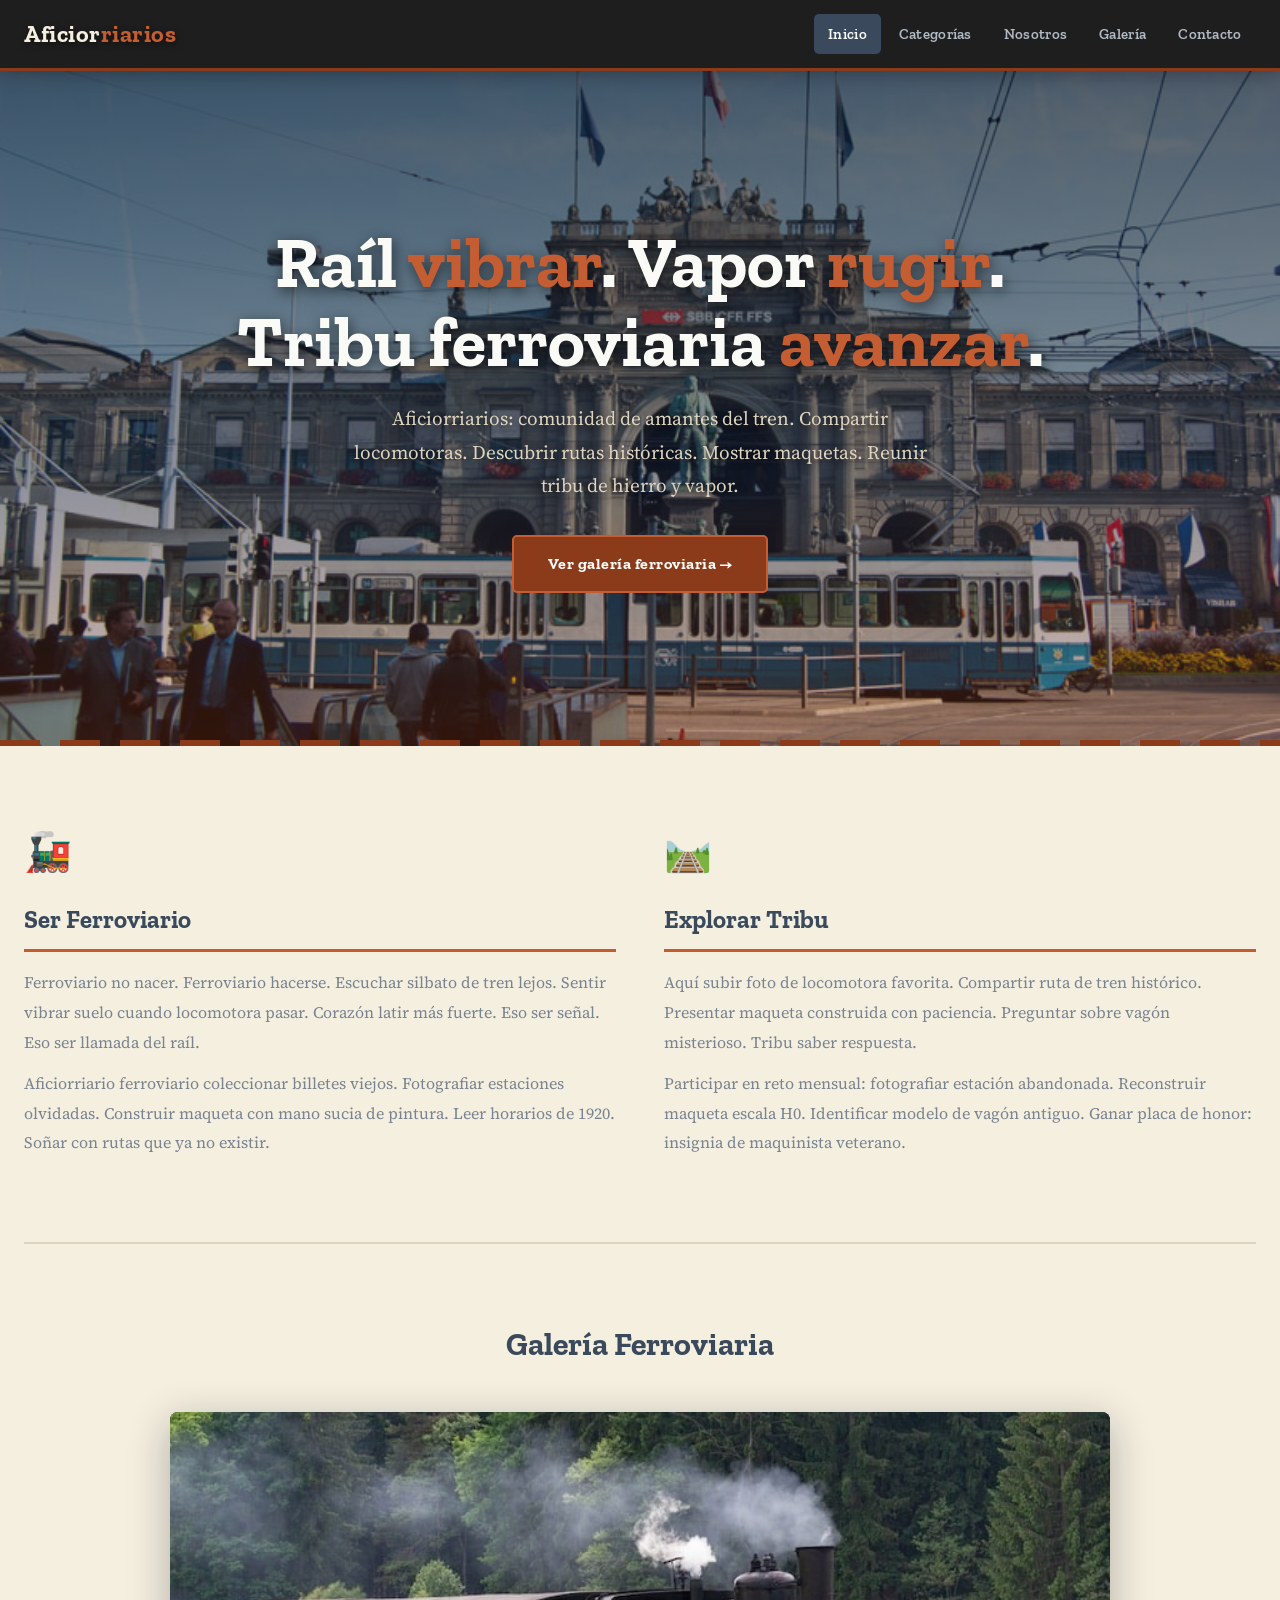
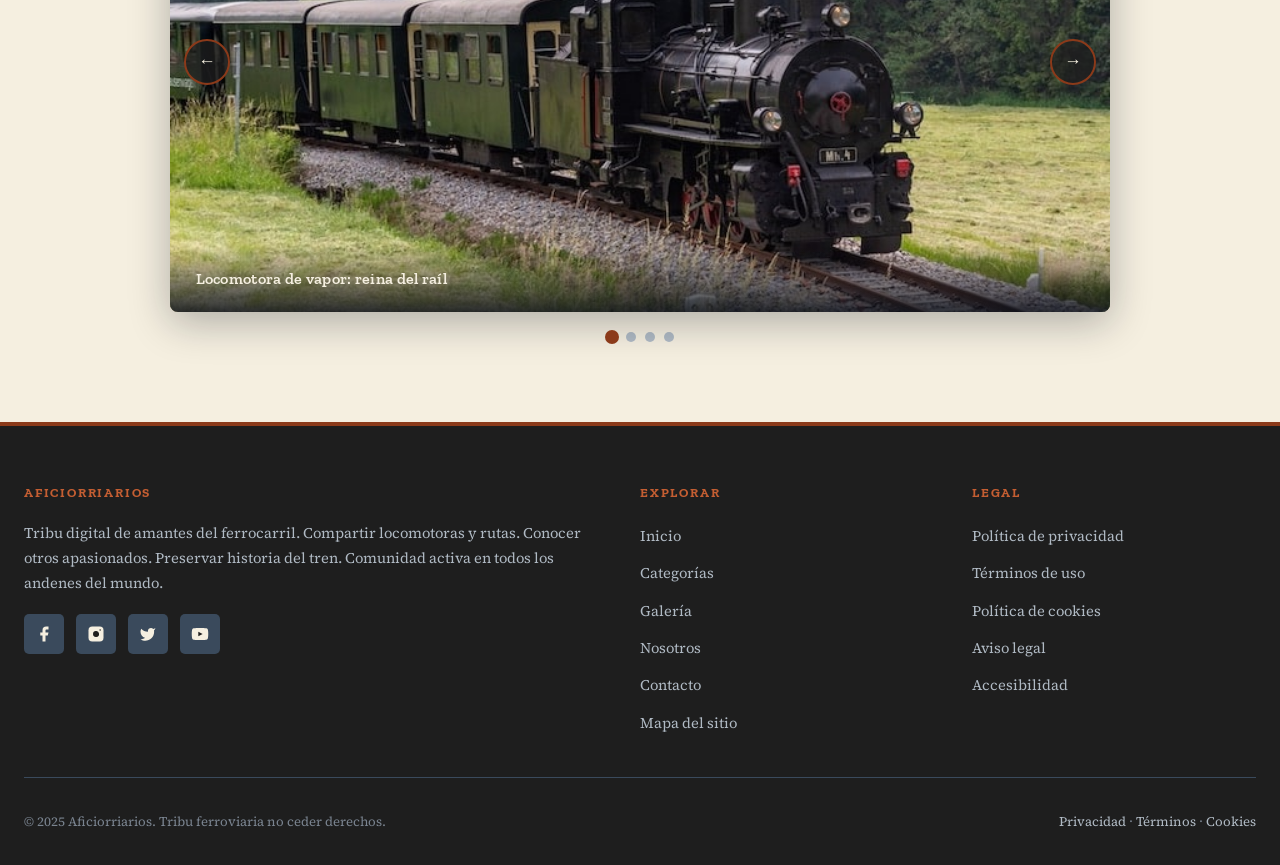
==== commit e7731f92: "Se comentó el foro, para mejorar la pagina." ====
--- a/index.html
+++ b/index.html
@@ -217,7 +217,7 @@
 
     <!-- ════════════════════
          FORMULARIO CONTACTO
-         ════════════════════ -->
+         ════════════════════ 
     <section
       class="contacto-seccion"
       id="contacto"
@@ -226,14 +226,14 @@
       <h2 id="titulo-contacto">Hablar con Maquinista</h2>
       <p>Enviar mensaje. Tribu ferroviaria responder rápido. Raíl no esperar.</p>
 
-      <!-- Formulario con validación JS básica -->
+      <!-- Formulario con validación JS básica 
       <form
         class="formulario"
         id="formContacto"
         novalidate
         aria-label="Formulario de contacto ferroviario"
       >
-        <!-- Campo nombre -->
+        <!-- Campo nombre 
         <div class="campo" id="campoNombre">
           <label for="nombre">Nombre del viajero</label>
           <input
@@ -247,7 +247,7 @@
           <span class="error" role="alert">Escribir nombre. Obligatorio.</span>
         </div>
 
-        <!-- Campo email -->
+        <!-- Campo email 
         <div class="campo" id="campoEmail">
           <label for="email">Correo telegráfico</label>
           <input
@@ -261,7 +261,7 @@
           <span class="error" role="alert">Correo no válido. Revisar dirección.</span>
         </div>
 
-        <!-- Campo mensaje -->
+        <!-- Campo mensaje 
         <div class="campo" id="campoMensaje">
           <label for="mensaje">Mensaje en telégrafo</label>
           <textarea
@@ -278,7 +278,7 @@
           Enviar vagón de palabras ➜
         </button>
 
-        <!-- Confirmación tras envío correcto -->
+        <!-- Confirmación tras envío correcto 
         <div
           class="form-exito"
           id="formExito"
@@ -288,7 +288,7 @@
           🚂 Mensaje enviado. Maquinista responder en próxima parada.
         </div>
       </form>
-    </section>
+    </section> -->
 
   </main>
 
--- a/estilos/style.css
+++ b/estilos/style.css
@@ -208,7 +208,7 @@
       rgba(30,40,60,0.50) 60%,
       rgba(139,58,26,0.35) 100%
     ),
-    url('zurich_HB.jpg') center / cover no-repeat;
+    url('../imagenes/zurich_HB.jpg') center / cover no-repeat;
 }
 
 /* Patrón raíl decorativo encima del hero */
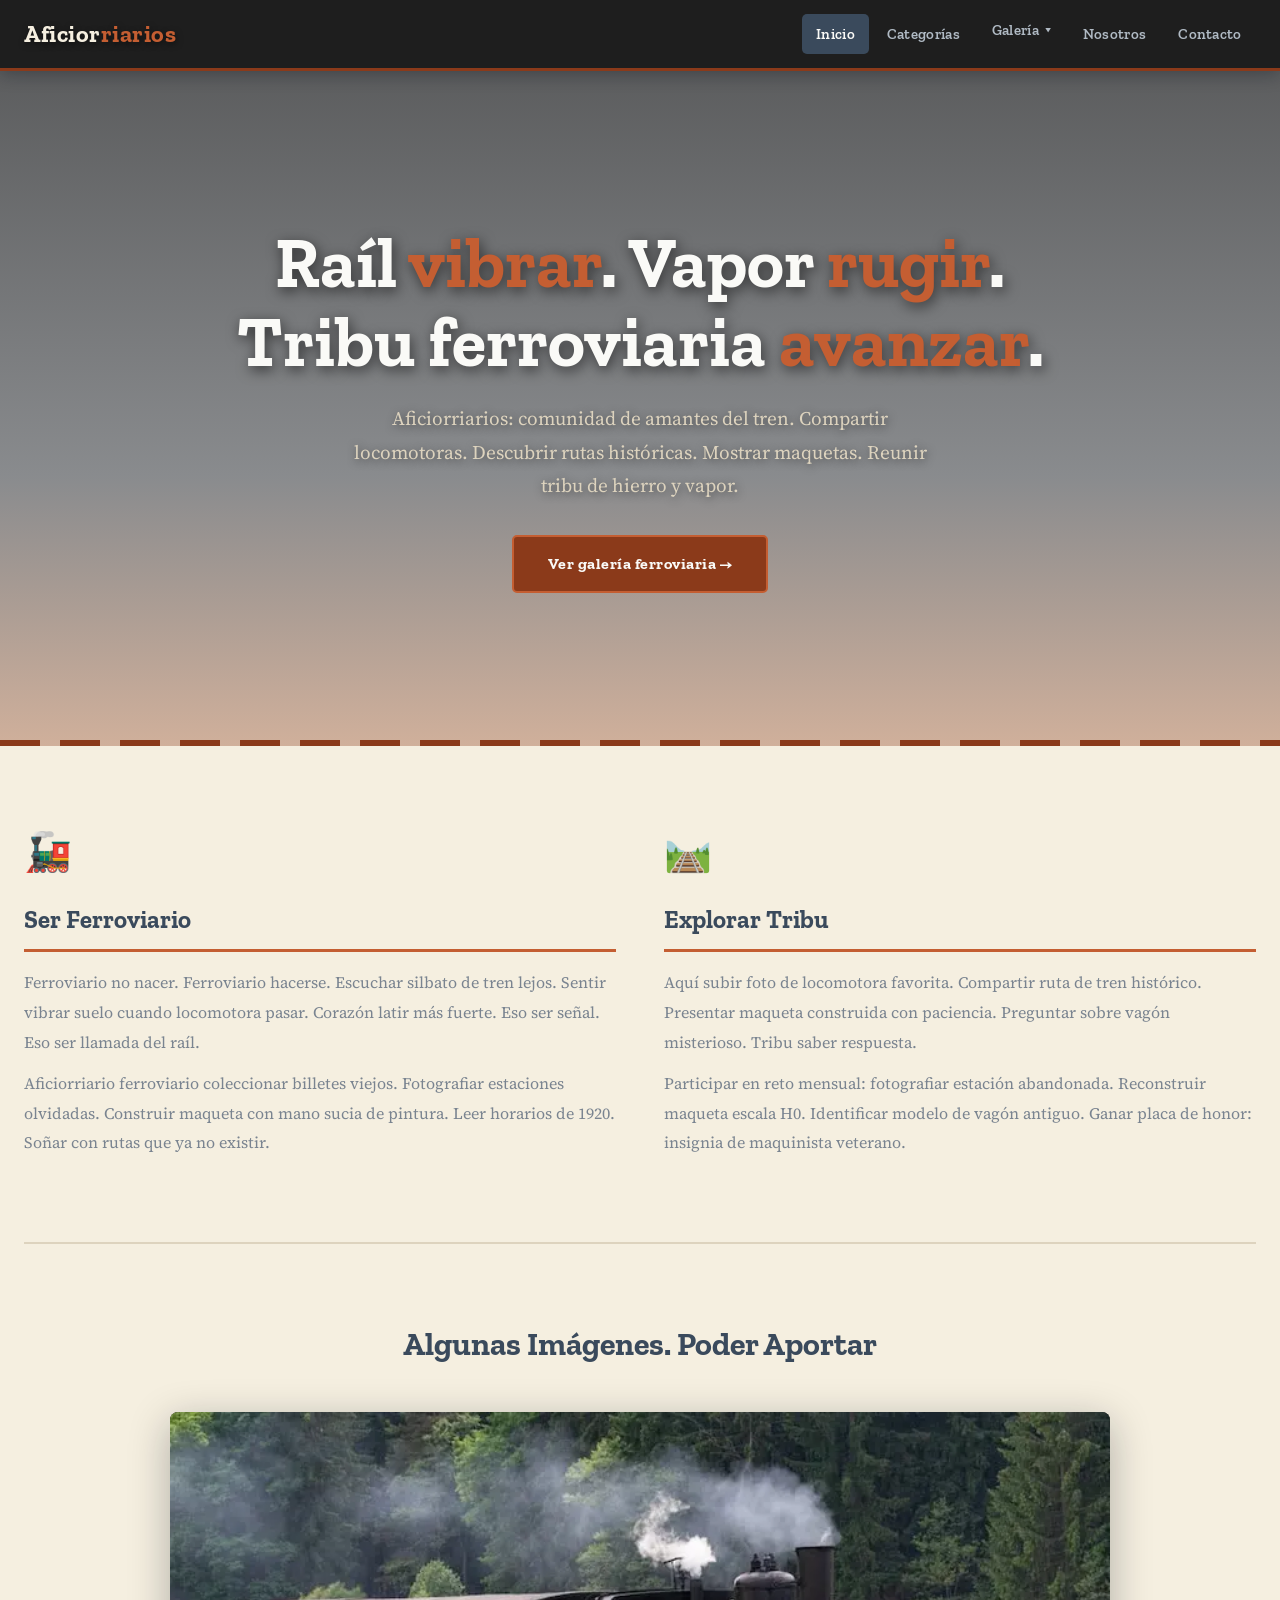
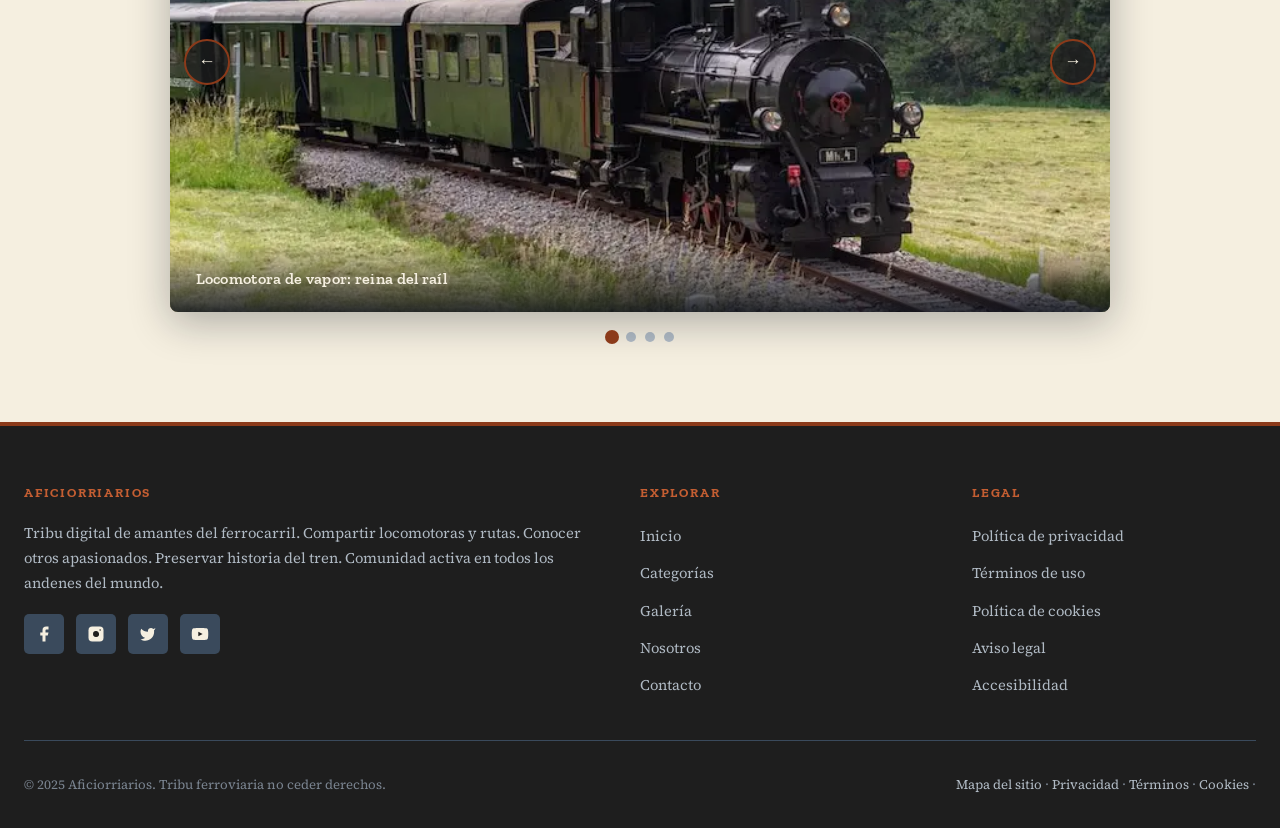
==== commit 8266c189: "Se añadió diferentes galerias, teneiendo cada una una tematica. Se trato de poner un dropdown menu, " ====
--- a/index.html
+++ b/index.html
@@ -37,11 +37,31 @@
       <!-- Navegación escritorio -->
       <nav class="nav-escritorio" aria-label="Navegación principal">
         <ul class="nav-links" role="list">
-          <li><a href="#inicio"      aria-current="page">Inicio</a></li>
-          <li><a href="#categorias">Categorías</a></li>
-          <li><a href="#nosotros">Nosotros</a></li>
-          <li><a href="#galeria">Galería</a></li>
-          <li><a href="#contacto">Contacto</a></li>
+          <li><a href="index.html"      aria-current="page">Inicio</a></li>
+          <li><a href="categorias.html">Categorías</a></li>
+          <!-- Dropdown Galería -->
+          <li>
+            <div class="dropdown">
+              <button
+                class="dropbtn"
+                aria-haspopup="true"
+                aria-expanded="false"
+                aria-controls="dropGaleria"
+              >
+                Galería
+                <span class="arrow" aria-hidden="true">▼</span>
+              </button>
+              <div class="dropdown-content" id="dropGaleria" role="menu">
+                <a href="galeria-trenes.html"     role="menuitem">Material Rodante</a>
+                <a href="galeria-estaciones.html" role="menuitem">Estaciones</a>
+                <a href="galeria-maquetas.html"   role="menuitem">Maquetas</a>
+                <a href="galeria-subir.html"       role="menuitem">Subir Imágen</a>
+              </div>
+            </div>
+          </li>
+
+          <li><a href="nosotros.html">Nosotros</a></li>
+          <li><a href="contacto.html">Contacto</a></li>
         </ul>
       </nav>
 
@@ -66,11 +86,11 @@
       aria-label="Menú móvil"
       aria-hidden="true"
     >
-      <a href="#inicio"      tabindex="-1">Inicio</a>
-      <a href="#categorias"  tabindex="-1">Categorías</a>
-      <a href="#galeria"     tabindex="-1">Galería</a>
-      <a href="#nosotros"    tabindex="-1">Nosotros</a>
-      <a href="#contacto"    tabindex="-1">Contacto</a>
+      <a href="index.html"      tabindex="-1">Inicio</a>
+      <a href="categorias.html"  tabindex="-1">Categorías</a>
+      <a href="galeria.html"     tabindex="-1">Galería</a>
+      <a href="nosotros.html"    tabindex="-1">Nosotros</a>
+      <a href="contacto.html"    tabindex="-1">Contacto</a>
     </nav>
   </header>
 
@@ -87,7 +107,7 @@
       <p>
         Aficiorriarios: comunidad de amantes del tren. Compartir locomotoras. Descubrir rutas históricas. Mostrar maquetas. Reunir tribu de hierro y vapor.
       </p>
-      <a href="#galeria" class="hero-cta" aria-label="Ver galería ferroviaria">
+      <a href="galeria.html" class="hero-cta" aria-label="Ver galería ferroviaria">
         Ver galería ferroviaria →
       </a>
     </div>
@@ -144,7 +164,7 @@
       id="galeria"
       aria-labelledby="titulo-galeria"
     >
-      <h2 id="titulo-galeria">Galería Ferroviaria</h2>
+      <h2 id="titulo-galeria">Algunas Imágenes. Poder Aportar</h2>
 
       <!-- Carrusel accesible -->
       <div
@@ -159,7 +179,7 @@
           <!-- Slide 1 -->
           <div class="slide" role="group" aria-label="Imagen 1 de 4">
             <img
-              src="imagenes/imagen1.jpg"
+              src="imagenes/imagen1.webp"
               alt="Locomotora de vapor histórica avanzando entre campos con humo blanco"
               loading="eager"
             >
@@ -169,7 +189,7 @@
           <!-- Slide 2 -->
           <div class="slide" role="group" aria-label="Imagen 2 de 4">
             <img
-              src="imagenes/imagen2.jpg"
+              src="imagenes/imagen2.webp"
               alt="Un tren japones de alta velocidad en una estación"
               loading="lazy"
             >
@@ -179,7 +199,7 @@
           <!-- Slide 3 -->
           <div class="slide" role="group" aria-label="Imagen 3 de 4">
             <img
-              src="imagenes/imagen3.jpg"
+              src="imagenes/imagen3.webp"
               alt="Maqueta ferroviaria en escala H0 con paisaje de montaña y túnel"
               loading="lazy"
             >
@@ -215,80 +235,6 @@
       </div>
     </section>
 
-    <!-- ════════════════════
-         FORMULARIO CONTACTO
-         ════════════════════ 
-    <section
-      class="contacto-seccion"
-      id="contacto"
-      aria-labelledby="titulo-contacto"
-    >
-      <h2 id="titulo-contacto">Hablar con Maquinista</h2>
-      <p>Enviar mensaje. Tribu ferroviaria responder rápido. Raíl no esperar.</p>
-
-      <!-- Formulario con validación JS básica 
-      <form
-        class="formulario"
-        id="formContacto"
-        novalidate
-        aria-label="Formulario de contacto ferroviario"
-      >
-        <!-- Campo nombre 
-        <div class="campo" id="campoNombre">
-          <label for="nombre">Nombre del viajero</label>
-          <input
-            type="text"
-            id="nombre"
-            name="nombre"
-            placeholder="Tu nombre aquí"
-            aria-required="true"
-            autocomplete="name"
-          >
-          <span class="error" role="alert">Escribir nombre. Obligatorio.</span>
-        </div>
-
-        <!-- Campo email 
-        <div class="campo" id="campoEmail">
-          <label for="email">Correo telegráfico</label>
-          <input
-            type="email"
-            id="email"
-            name="email"
-            placeholder="correo@ejemplo.com"
-            aria-required="true"
-            autocomplete="email"
-          >
-          <span class="error" role="alert">Correo no válido. Revisar dirección.</span>
-        </div>
-
-        <!-- Campo mensaje 
-        <div class="campo" id="campoMensaje">
-          <label for="mensaje">Mensaje en telégrafo</label>
-          <textarea
-            id="mensaje"
-            name="mensaje"
-            placeholder="Escribir palabras sobre trenes aquí..."
-            aria-required="true"
-            rows="5"
-          ></textarea>
-          <span class="error" role="alert">Escribir mensaje. Mínimo 10 letras.</span>
-        </div>
-
-        <button type="submit" class="btn-enviar">
-          Enviar vagón de palabras ➜
-        </button>
-
-        <!-- Confirmación tras envío correcto 
-        <div
-          class="form-exito"
-          id="formExito"
-          role="status"
-          aria-live="polite"
-        >
-          🚂 Mensaje enviado. Maquinista responder en próxima parada.
-        </div>
-      </form>
-    </section> -->
 
   </main>
 
@@ -342,12 +288,11 @@
       <nav aria-label="Navegación pie de página">
         <h3>Explorar</h3>
         <ul class="footer-links" role="list">
-          <li><a href="#inicio">Inicio</a></li>
-          <li><a href="#categorias">Categorías</a></li>
-          <li><a href="#galeria">Galería</a></li>
-          <li><a href="#nosotros">Nosotros</a></li>
-          <li><a href="#contacto">Contacto</a></li>
-          <li><a href="#mapa">Mapa del sitio</a></li>
+          <li><a href="index.html">Inicio</a></li>
+          <li><a href="categorias.html">Categorías</a></li>
+          <li><a href="galeria.html">Galería</a></li>
+          <li><a href="nosotros.html">Nosotros</a></li>
+          <li><a href="contacto.html">Contacto</a></li>
         </ul>
       </nav>
 
@@ -355,11 +300,11 @@
       <div>
         <h3>Legal</h3>
         <ul class="footer-links" role="list">
-          <li><a href="#">Política de privacidad</a></li>
-          <li><a href="#">Términos de uso</a></li>
-          <li><a href="#">Política de cookies</a></li>
-          <li><a href="#">Aviso legal</a></li>
-          <li><a href="#">Accesibilidad</a></li>
+          <li><a href="privacidad.html">Política de privacidad</a></li>
+          <li><a href="terminos.html">Términos de uso</a></li>
+          <li><a href="cookies.html">Política de cookies</a></li>
+          <li><a href="aviso-legal.html">Aviso legal</a></li>
+          <li><a href="accesibilidad.html">Accesibilidad</a></li>
         </ul>
       </div>
     </div>
@@ -368,7 +313,10 @@
     <div class="footer-copy">
       <span>&copy; 2025 Aficiorriarios. Tribu ferroviaria no ceder derechos.</span>
       <span>
-        <a href="#">Privacidad</a> · <a href="#">Términos</a> · <a href="#">Cookies</a>
+        <a href="mapa.html">Mapa del sitio</a> ·
+        <a href="privacidad.html">Privacidad</a> ·
+        <a href="terminos.html">Términos</a> ·
+        <a href="cookies.html">Cookies</a> ·
       </span>
     </div>
   </footer>
--- a/estilos/style.css
+++ b/estilos/style.css
@@ -119,6 +119,145 @@
   color: var(--blanco-vapor);
 }
 
+/* ── DROPDOWN GALERÍA (escritorio) ──────────── */
+.nav-links .dropdown {
+  position: relative;
+}
+
+/* Botón del dropdown: mismo aspecto que los <a> del nav */
+.dropbtn {
+  display: flex;
+  align-items: center;
+  gap: 0.35rem;
+  padding: 0.45rem 0.9rem;
+  font-family: var(--fuente-display);
+  font-size: 0.93rem;
+  font-weight: 600;
+  color: var(--humo-claro);
+  background: none;
+  border: none;
+  border-radius: var(--radio);
+  cursor: pointer;
+  letter-spacing: 0.3px;
+  white-space: nowrap;
+  transition: background var(--trans), color var(--trans);
+}
+
+.dropbtn:hover,
+.dropdown.abierto .dropbtn {
+  background: var(--acero);
+  color: var(--blanco-vapor);
+}
+
+/* Flecha rotatoria al abrir */
+.arrow {
+  font-size: 0.6rem;
+  display: inline-block;
+  transition: transform 0.3s ease;
+}
+
+.dropdown.abierto .arrow {
+  transform: rotate(180deg);
+}
+
+/* Panel desplegable */
+.dropdown-content {
+  position: absolute;
+  top: calc(100% + 8px);
+  left: 0;
+  min-width: 185px;
+  background: var(--carbon);
+  border: 1px solid var(--acero);
+  border-top: 3px solid var(--oxido);
+  border-radius: 0 0 var(--radio) var(--radio);
+  box-shadow: 0 8px 24px var(--sombra);
+  /* Oculto por defecto */
+  opacity: 0;
+  visibility: hidden;
+  transform: translateY(-6px);
+  transition: opacity 0.25s ease, visibility 0.25s ease, transform 0.25s ease;
+  z-index: 200;
+}
+
+.dropdown.abierto .dropdown-content {
+  opacity: 1;
+  visibility: visible;
+  transform: translateY(0);
+}
+
+.dropdown-content a {
+  display: block;
+  padding: 0.65rem 1.1rem;
+  font-family: var(--fuente-display);
+  font-size: 0.88rem;
+  font-weight: 600;
+  color: var(--humo-claro);
+  border-left: 3px solid transparent;
+  transition: background var(--trans), color var(--trans), border-color var(--trans);
+}
+
+.dropdown-content a:hover,
+.dropdown-content a[aria-current="page"] {
+  background: var(--acero);
+  color: var(--blanco-vapor);
+  border-left-color: var(--oxido-claro);
+}
+
+/* ── SUBMENÚ GALERÍA EN MÓVIL ───────────────── */
+/* Botón que activa el submenú dentro de nav-movil */
+.nav-movil .btn-galeria-movil {
+  display: flex;
+  align-items: center;
+  justify-content: space-between;
+  width: 100%;
+  padding: 0.7rem 1.75rem;
+  font-family: var(--fuente-display);
+  font-size: 1rem;
+  font-weight: 600;
+  color: var(--humo-claro);
+  background: none;
+  border: none;
+  border-left: 3px solid transparent;
+  cursor: pointer;
+  text-align: left;
+  transition: background var(--trans), color var(--trans), border-color var(--trans);
+}
+
+.nav-movil .btn-galeria-movil:hover {
+  background: var(--acero);
+  color: var(--blanco-vapor);
+  border-left-color: var(--oxido-claro);
+}
+
+/* Panel del submenú móvil: oculto por defecto */
+.dropdown-movil {
+  display: none;
+  flex-direction: column;
+  background: rgba(255,255,255,0.04);
+  border-left: 3px solid var(--oxido);
+  margin: 0 1.75rem 0.25rem;
+}
+
+.dropdown-movil.abierto {
+  display: flex;
+}
+
+.dropdown-movil a {
+  display: block;
+  padding: 0.55rem 1rem;
+  font-family: var(--fuente-display);
+  font-size: 0.9rem;
+  font-weight: 600;
+  color: var(--humo-claro);
+  transition: color var(--trans), background var(--trans);
+}
+
+.dropdown-movil a:hover,
+.dropdown-movil a[aria-current="page"] {
+  color: var(--blanco-vapor);
+  background: rgba(255,255,255,0.06);
+}
+
 /* Hamburguesa: oculto en escritorio */
 .btn-menu {
   display: none;
@@ -208,7 +347,7 @@
       rgba(30,40,60,0.50) 60%,
       rgba(139,58,26,0.35) 100%
     ),
-    url('../imagenes/zurich_HB.jpg') center / cover no-repeat;
+    url('img/zurich_HB.webp') center / cover no-repeat;
 }
 
 /* Patrón raíl decorativo encima del hero */
@@ -704,4 +843,4 @@
   .dos-columnas { gap: 4.5rem; }
   .slide img  { height: 560px; }
   body        { font-size: 1.08rem; }
-}
+}
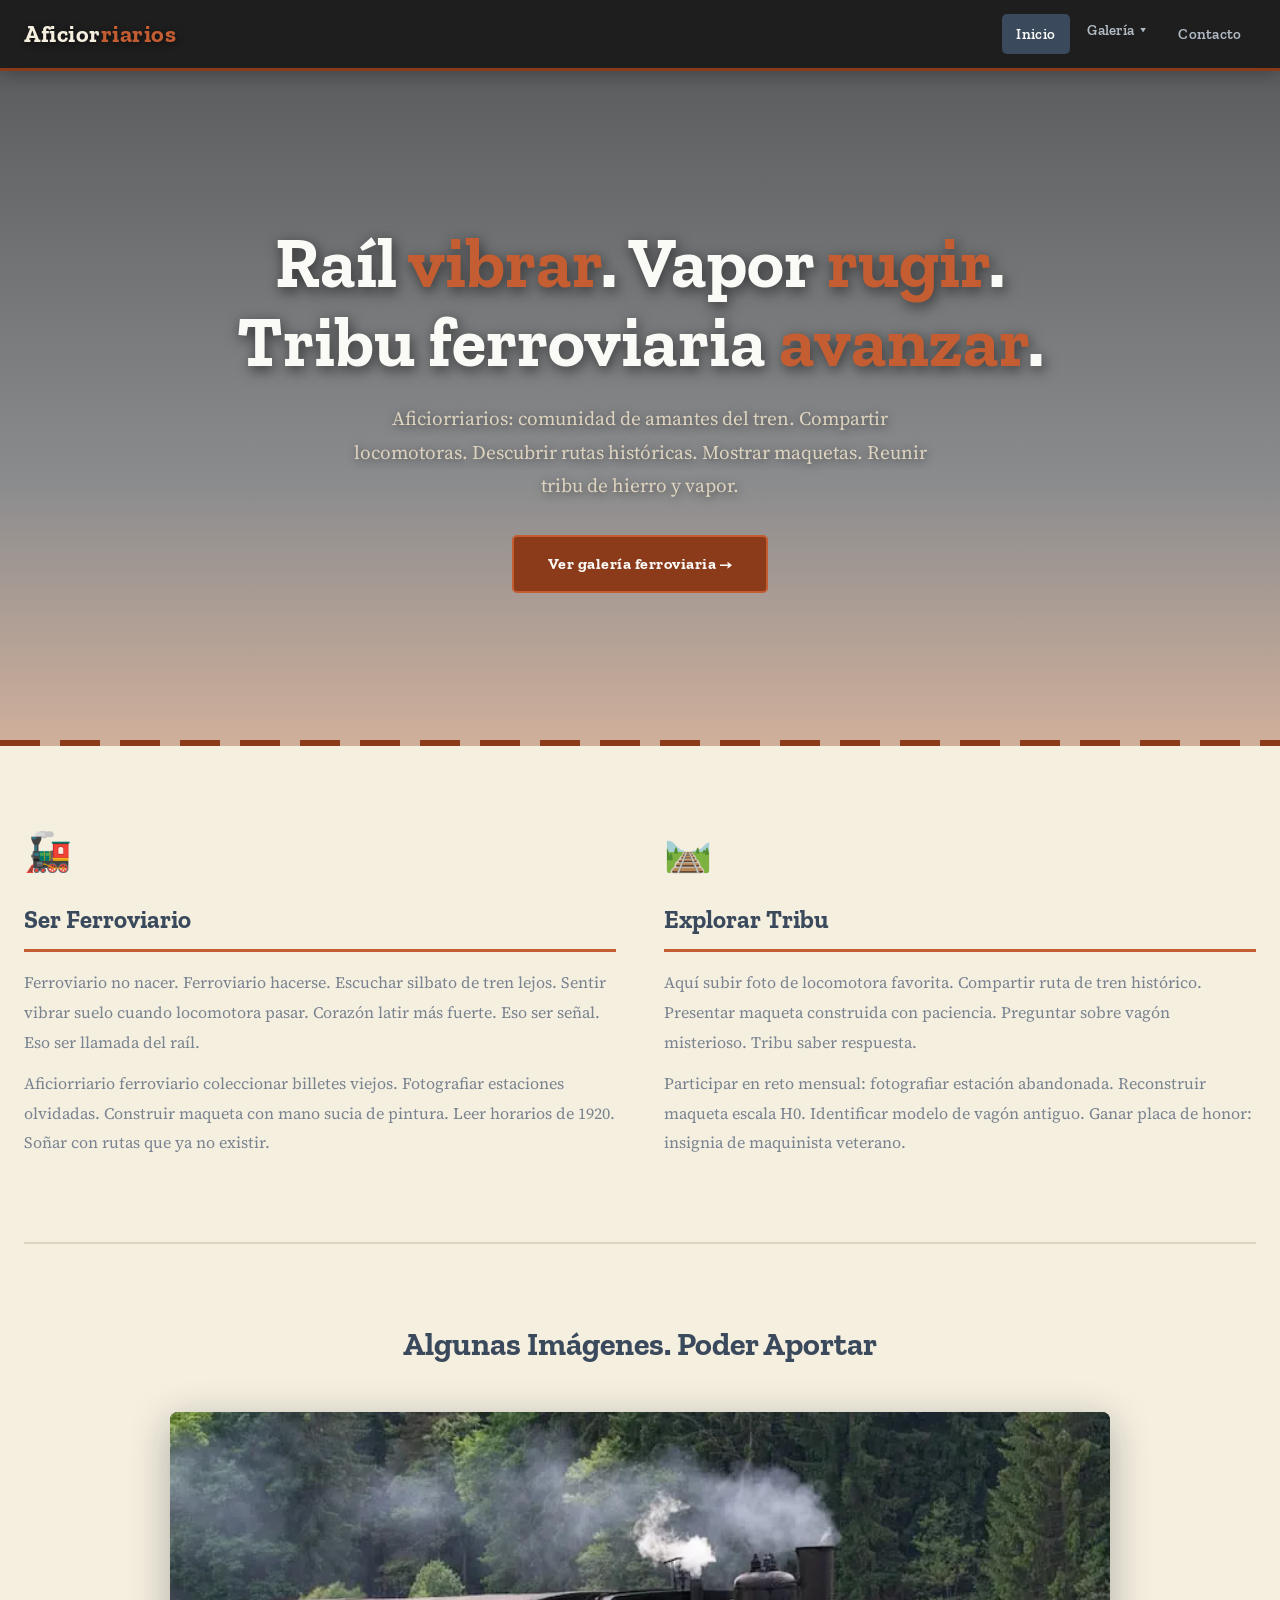
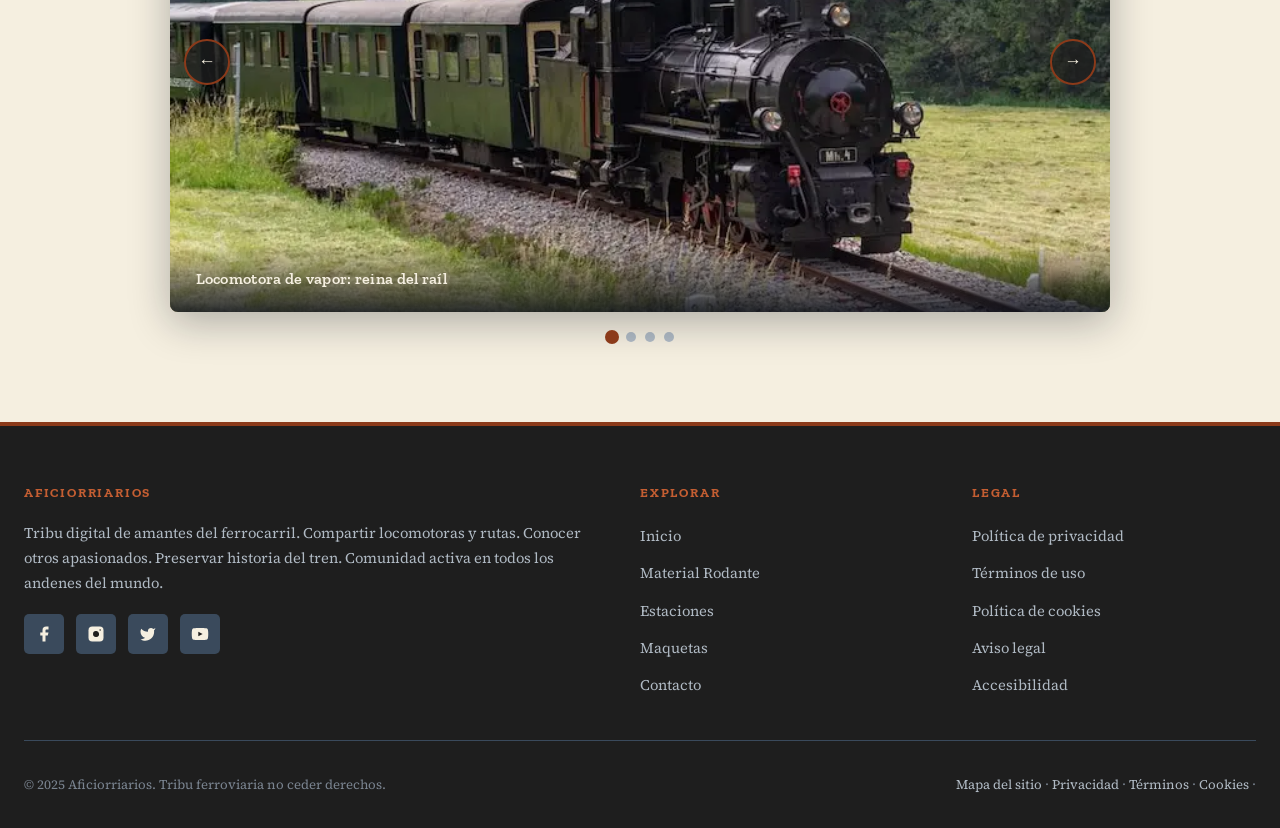
==== commit 191f9692: "Se unificó el header y footer. Quitando los links de categoria, nosotros y subir galeria." ====
--- a/index.html
+++ b/index.html
@@ -38,7 +38,6 @@
       <nav class="nav-escritorio" aria-label="Navegación principal">
         <ul class="nav-links" role="list">
           <li><a href="index.html"      aria-current="page">Inicio</a></li>
-          <li><a href="categorias.html">Categorías</a></li>
           <!-- Dropdown Galería -->
           <li>
             <div class="dropdown">
@@ -55,12 +54,10 @@
                 <a href="galeria-trenes.html"     role="menuitem">Material Rodante</a>
                 <a href="galeria-estaciones.html" role="menuitem">Estaciones</a>
                 <a href="galeria-maquetas.html"   role="menuitem">Maquetas</a>
-                <a href="galeria-subir.html"       role="menuitem">Subir Imágen</a>
               </div>
             </div>
           </li>
 
-          <li><a href="nosotros.html">Nosotros</a></li>
           <li><a href="contacto.html">Contacto</a></li>
         </ul>
       </nav>
@@ -87,9 +84,23 @@
       aria-hidden="true"
     >
       <a href="index.html"      tabindex="-1">Inicio</a>
-      <a href="categorias.html"  tabindex="-1">Categorías</a>
-      <a href="galeria.html"     tabindex="-1">Galería</a>
-      <a href="nosotros.html"    tabindex="-1">Nosotros</a>
+          <!-- Dropdown Galería -->
+        
+      <button
+        class="btn-galeria-movil"
+        id="btnGaleriaMovil"
+        aria-expanded="false"
+        aria-controls="submenuGaleriaMovil"
+        tabindex="-1"
+      >
+        Galería <span class="arrow" aria-hidden="true">▼</span>
+      </button>
+      <div class="dropdown-movil" id="submenuGaleriaMovil" role="group">
+        <a href="galeria-trenes.html"     tabindex="-1">Material Rodante</a>
+        <a href="galeria-estaciones.html" aria-current="page" tabindex="-1">Estaciones</a>
+        <a href="galeria-maquetas.html"   tabindex="-1">Maquetas</a>
+      </div>
+
       <a href="contacto.html"    tabindex="-1">Contacto</a>
     </nav>
   </header>
@@ -289,9 +300,9 @@
         <h3>Explorar</h3>
         <ul class="footer-links" role="list">
           <li><a href="index.html">Inicio</a></li>
-          <li><a href="categorias.html">Categorías</a></li>
-          <li><a href="galeria.html">Galería</a></li>
-          <li><a href="nosotros.html">Nosotros</a></li>
+          <li><a href="galeria-trenes.html"     role="menuitem">Material Rodante</a></li>
+          <li><a href="galeria-estaciones.html" role="menuitem">Estaciones</a></li>
+          <li><a href="galeria-maquetas.html"   role="menuitem">Maquetas</a></li>
           <li><a href="contacto.html">Contacto</a></li>
         </ul>
       </nav>
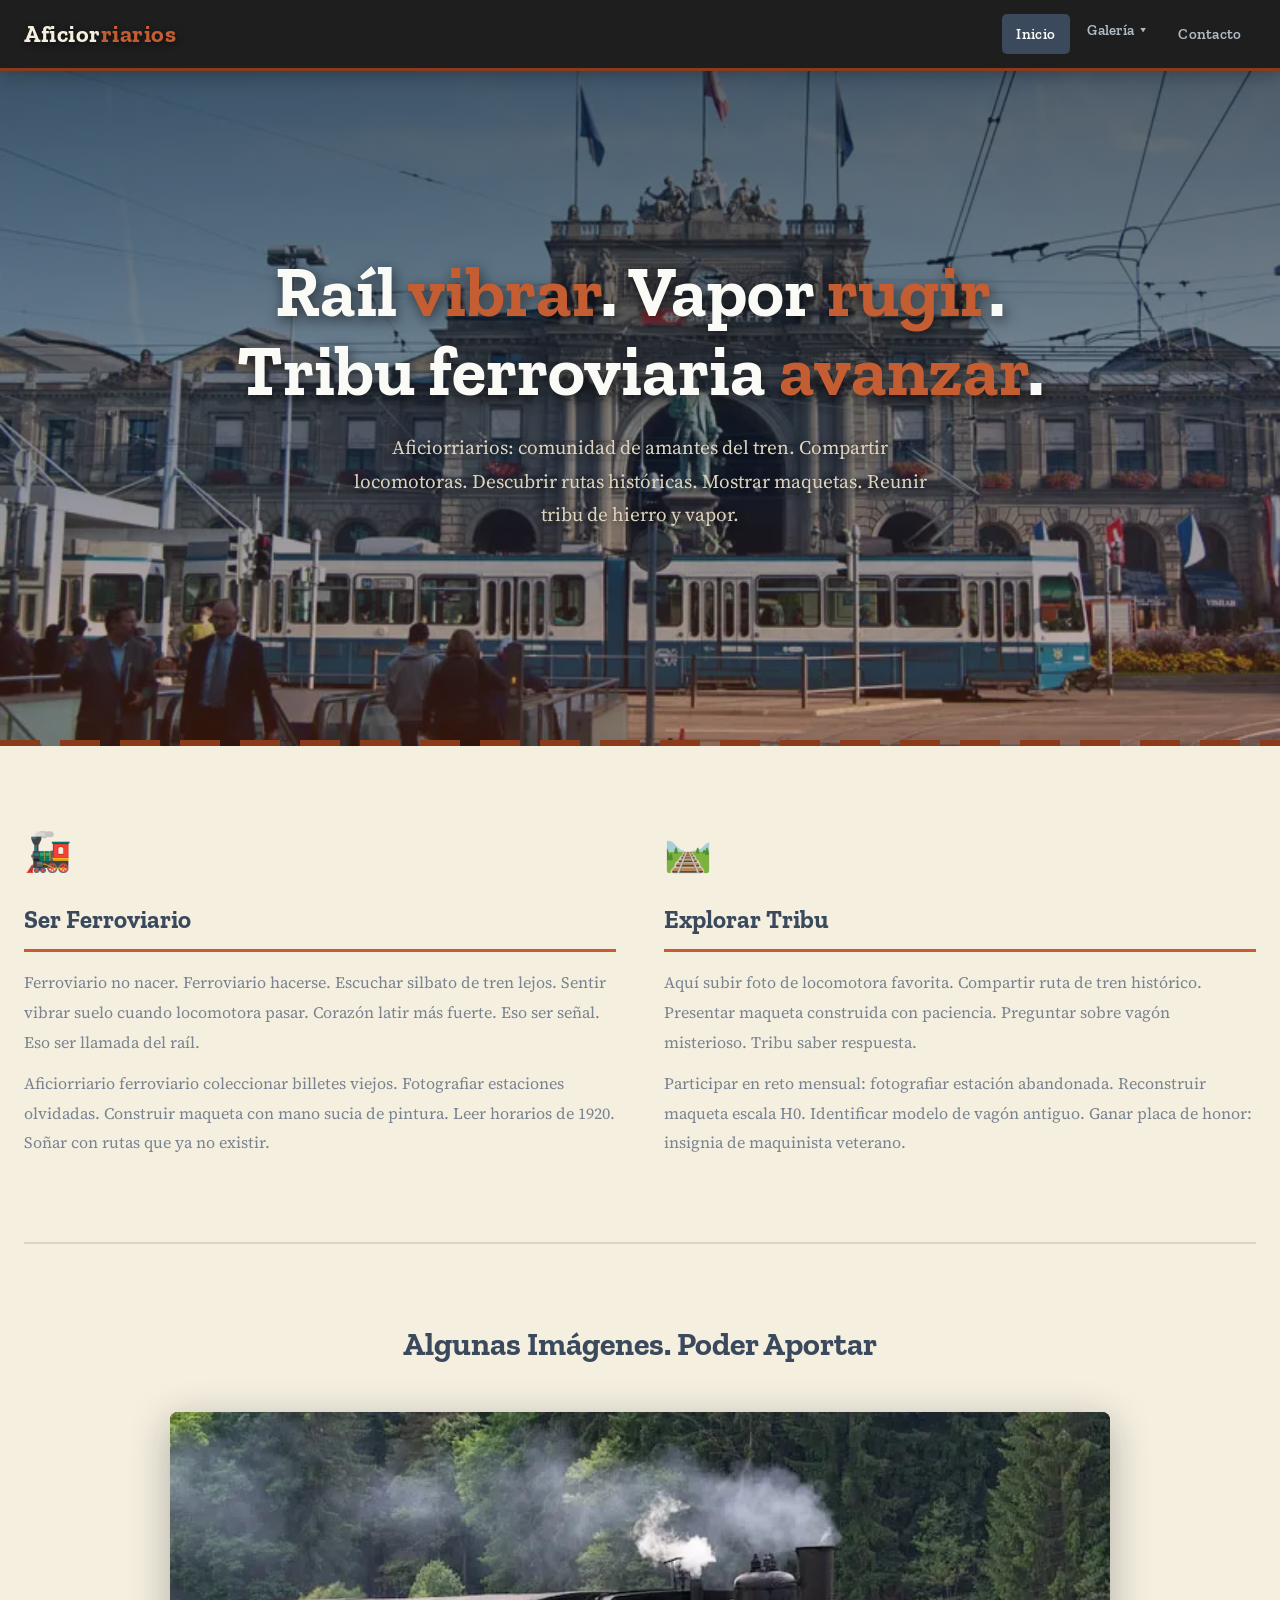
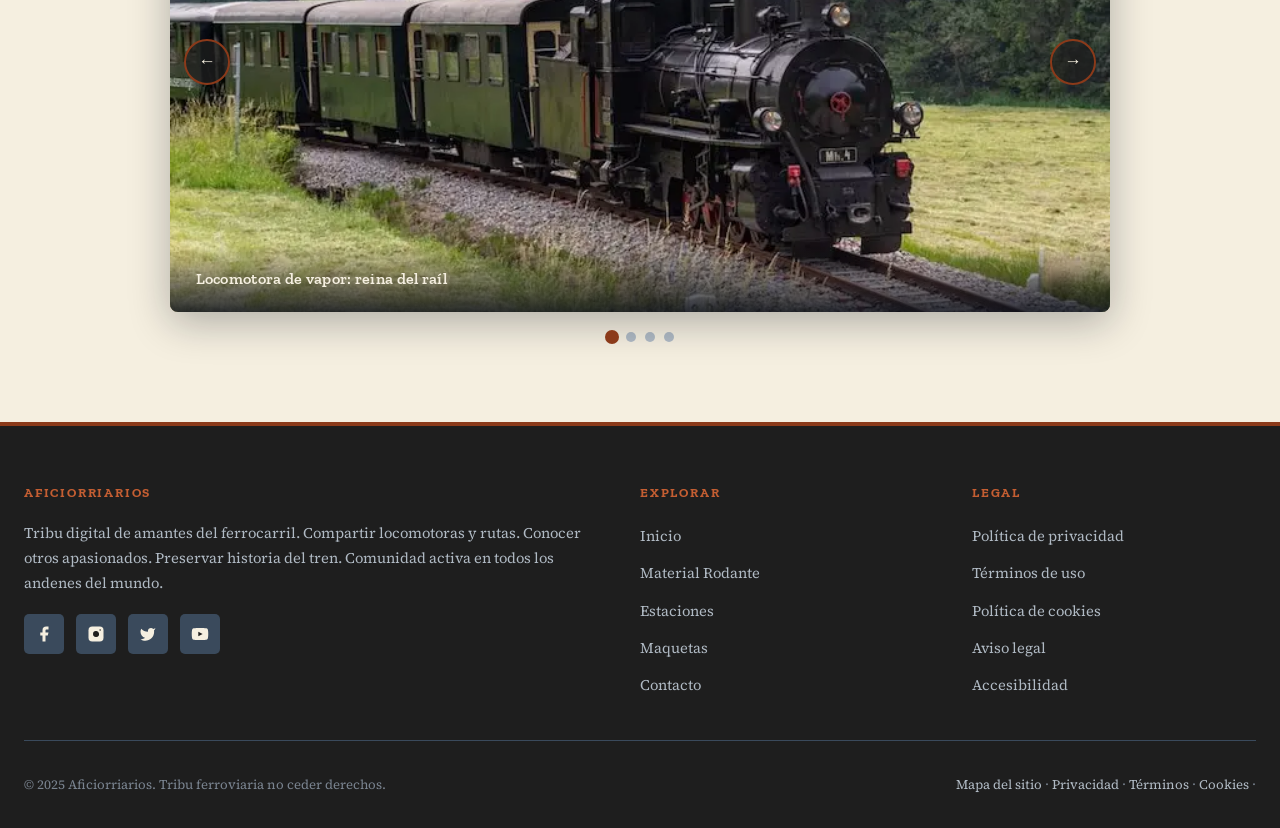
==== commit 8cbb7375: "Se arregló el que no se muestre la imagén de fondo en el hero del index; y la pequeña galeria que ti" ====
--- a/index.html
+++ b/index.html
@@ -17,6 +17,7 @@
   <link rel="preconnect" href="https://fonts.googleapis.com">
   <link rel="preconnect" href="https://fonts.gstatic.com" crossorigin>
   <link href="https://fonts.googleapis.com/css2?family=Zilla+Slab:wght@400;600;700&family=Source+Serif+4:ital,wght@0,300;0,400;0,600;1,400&display=swap" rel="stylesheet">
+  <link rel="icon" type="image/svg+xml" href="img/favicon.svg">
 
   <!-- Hoja de estilos separada -->
   <link rel="stylesheet" href="estilos/style.css">
@@ -118,9 +119,6 @@
       <p>
         Aficiorriarios: comunidad de amantes del tren. Compartir locomotoras. Descubrir rutas históricas. Mostrar maquetas. Reunir tribu de hierro y vapor.
       </p>
-      <a href="galeria.html" class="hero-cta" aria-label="Ver galería ferroviaria">
-        Ver galería ferroviaria →
-      </a>
     </div>
   </section>
 
@@ -190,7 +188,7 @@
           <!-- Slide 1 -->
           <div class="slide" role="group" aria-label="Imagen 1 de 4">
             <img
-              src="imagenes/imagen1.webp"
+              src="img/imagen1.webp"
               alt="Locomotora de vapor histórica avanzando entre campos con humo blanco"
               loading="eager"
             >
@@ -200,7 +198,7 @@
           <!-- Slide 2 -->
           <div class="slide" role="group" aria-label="Imagen 2 de 4">
             <img
-              src="imagenes/imagen2.webp"
+              src="img/imagen2.webp"
               alt="Un tren japones de alta velocidad en una estación"
               loading="lazy"
             >
@@ -210,7 +208,7 @@
           <!-- Slide 3 -->
           <div class="slide" role="group" aria-label="Imagen 3 de 4">
             <img
-              src="imagenes/imagen3.webp"
+              src="img/imagen3.webp"
               alt="Maqueta ferroviaria en escala H0 con paisaje de montaña y túnel"
               loading="lazy"
             >
@@ -220,7 +218,7 @@
           <!-- Slide 4 -->
           <div class="slide" role="group" aria-label="Imagen 4 de 4">
             <img
-              src="imagenes/imagen4.webp"
+              src="img/imagen4.webp"
               alt="Dos trenes de dos companias diferentes acoplados en una estación"
               loading="lazy"
             >
--- a/estilos/style.css
+++ b/estilos/style.css
@@ -347,7 +347,7 @@
       rgba(30,40,60,0.50) 60%,
       rgba(139,58,26,0.35) 100%
     ),
-    url('img/zurich_HB.webp') center / cover no-repeat;
+    url('/img/zurich_HB.webp') center / cover no-repeat;
 }
 
 /* Patrón raíl decorativo encima del hero */
